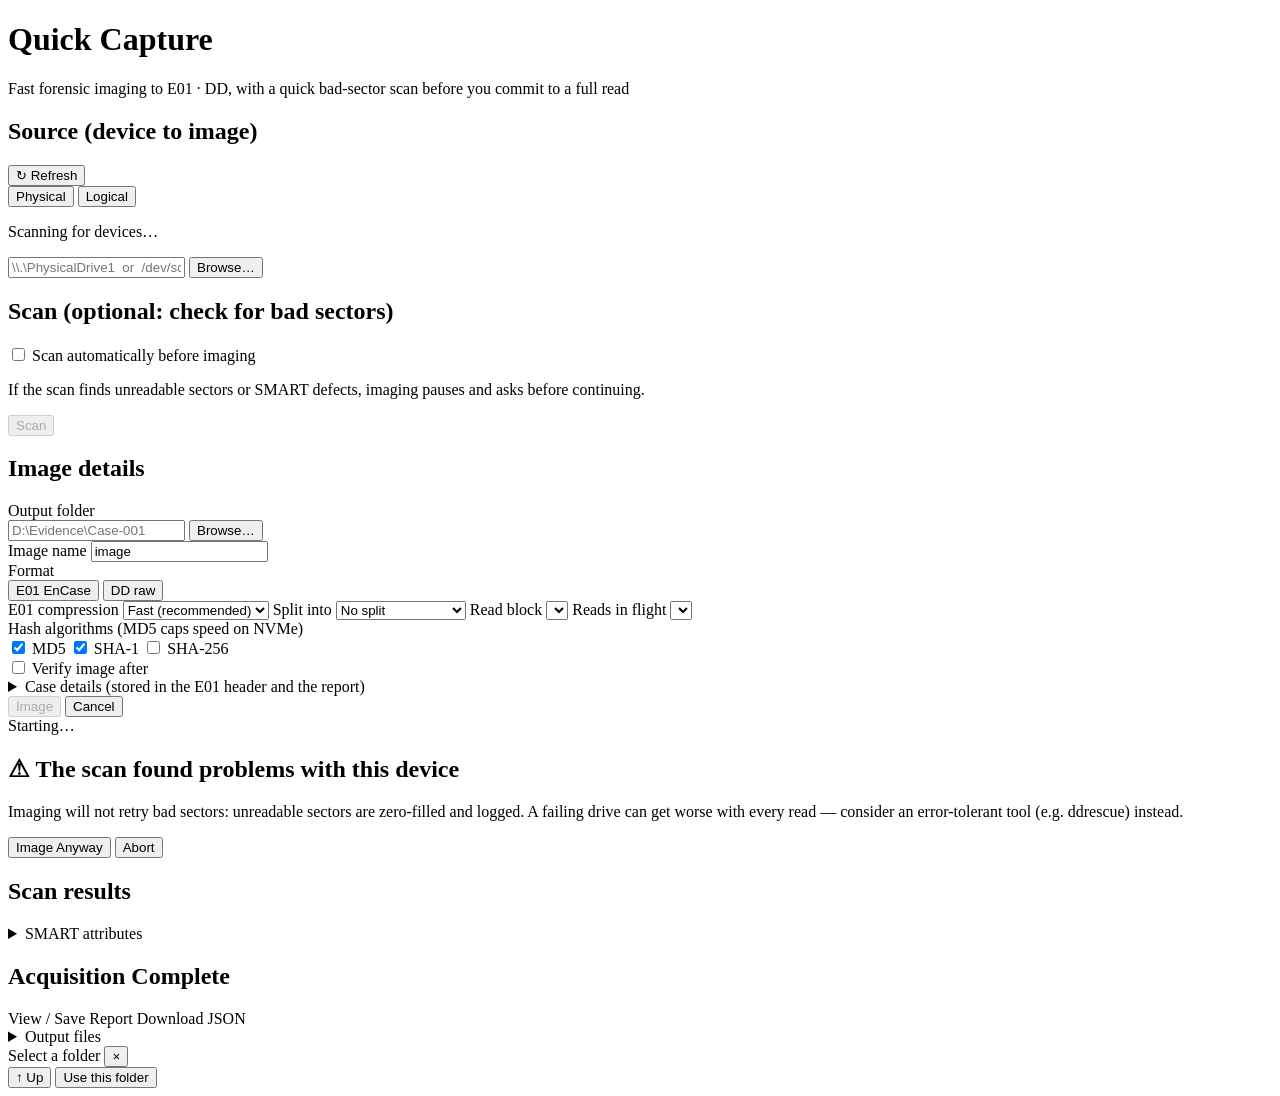
==== frontend/index.html @ 05d23990 "Add files via upload" ====
<!DOCTYPE html>
<html lang="en">
<head>
<meta charset="UTF-8" />
<meta name="viewport" content="width=device-width, initial-scale=1.0" />
<title>Quick Capture</title>
<link rel="stylesheet" href="/static/styles.css" />
</head>
<body>
<div class="app">
  <header class="app-header">
    <h1>Quick Capture</h1>
    <p class="subtitle">Fast forensic imaging to E01 · DD, with a quick bad-sector scan before you commit to a full read</p>
  </header>

  <div id="admin-banner" class="banner hidden"></div>

  <main>
    <section class="picker-row">
      <div class="picker-card">
        <div class="card-title-row">
          <h2>Source <span class="hint">(device to image)</span></h2>
          <button id="refresh-devices" class="browse-btn small-btn" title="Rescan devices">&#8635; Refresh</button>
        </div>
        <div class="segmented segmented-small filter-toggle" id="device-filter">
          <button data-filter="physical" class="active">Physical <span class="count" data-count="physical"></span></button>
          <button data-filter="logical">Logical <span class="count" data-count="logical"></span></button>
        </div>
        <div id="device-list" class="device-list">
          <p class="placeholder">Scanning for devices…</p>
        </div>
        <div class="path-input-row">
          <input type="text" id="source-input" class="path-input" placeholder="\\.\PhysicalDrive1  or  /dev/sdb  or an existing image file" />
          <button class="browse-btn" id="browse-source">Browse…</button>
        </div>
        <div class="file-status" id="source-status"></div>
      </div>

      <div class="picker-card scan-card">
        <div class="card-title-row">
          <h2>Scan <span class="hint">(optional: check for bad sectors)</span></h2>
          <span id="scan-summary" class="pill"></span>
        </div>
        <div class="scan-options" id="scan-options"></div>
        <label class="check-inline scan-toggle"><input type="checkbox" id="scan-enabled" /> Scan automatically before imaging</label>
        <p class="scan-note">If the scan finds unreadable sectors or SMART defects, imaging pauses and asks before continuing.</p>
        <div class="scan-actions">
          <button id="scan-btn" class="secondary-btn" disabled>Scan</button>
        </div>
      </div>
    </section>

    <section class="details-card">
      <h2>Image details</h2>
      <div class="details-grid">
        <div class="details-field span-2">
          <label class="field-label" for="output-input">Output folder</label>
          <div class="path-input-row">
            <input type="text" id="output-input" class="path-input" placeholder="D:\Evidence\Case-001" />
            <button class="browse-btn" id="browse-output">Browse…</button>
          </div>
          <div class="file-status" id="output-status"></div>
        </div>
        <div class="details-field">
          <label class="field-label" for="name-input">Image name</label>
          <input type="text" id="name-input" class="path-input full" placeholder="EV001" value="image" />
        </div>
      </div>
      <div class="options-row">
        <div class="model-select-label">
          Format
          <div class="segmented" id="format-toggle">
            <button data-format="e01" class="active">E01 <span class="hint">EnCase</span></button>
            <button data-format="dd">DD <span class="hint">raw</span></button>
          </div>
        </div>
        <label class="model-select-label" id="compression-label">
          E01 compression
          <select id="compression-select">
            <option value="fast">Fast (recommended)</option>
            <option value="none">None (largest file)</option>
            <option value="best">Best (slowest)</option>
          </select>
        </label>
        <label class="model-select-label">
          Split into
          <select id="segment-select">
            <option value="0">No split</option>
            <option value="2048">2 GiB segments</option>
            <option value="4000">4000 MiB (FAT32)</option>
            <option value="1500">1500 MiB</option>
            <option value="650">650 MiB</option>
          </select>
        </label>
        <label class="model-select-label">
          Read block
          <select id="block-select"></select>
        </label>
        <label class="model-select-label" title="How many reads are kept queued at the drive. 2 suits most drives; try 4 or 8 for NVMe.">
          Reads in flight
          <select id="depth-select"></select>
        </label>
      </div>
      <div class="options-row hash-row">
        <div class="model-select-label" title="Hashes run in parallel, one core each. MD5 tops out around 600-900 MB/s, so on NVMe sources use SHA-1 or SHA-256 alone for more speed. E01 embeds MD5 (and SHA-1) only when MD5 is selected.">
          Hash algorithms <span class="hint-inline">(MD5 caps speed on NVMe)</span>
          <div class="check-row" id="hash-checks">
            <label><input type="checkbox" value="md5" checked /> MD5</label>
            <label><input type="checkbox" value="sha1" checked /> SHA-1</label>
            <label><input type="checkbox" value="sha256" /> SHA-256</label>
          </div>
        </div>
        <label class="check-inline"><input type="checkbox" id="verify-check" /> Verify image after</label>
      </div>
    </section>

    <details class="case-details">
      <summary>Case details <span class="hint">(stored in the E01 header and the report)</span></summary>
      <div class="case-grid">
        <label class="field-label">Case number<input type="text" class="path-input full" data-case="case_number" /></label>
        <label class="field-label">Evidence number<input type="text" class="path-input full" data-case="evidence_number" /></label>
        <label class="field-label">Examiner<input type="text" class="path-input full" data-case="examiner" /></label>
        <label class="field-label">Description<input type="text" class="path-input full" data-case="description" /></label>
        <label class="field-label wide">Notes<input type="text" class="path-input full" data-case="notes" /></label>
      </div>
    </details>

    <section class="action-row">
      <button id="run-btn" class="run-btn" disabled>Image</button>
      <button id="cancel-btn" class="cancel-btn hidden">Cancel</button>
    </section>

    <section id="progress-section" class="progress-section hidden">
      <div class="progress-head">
        <span id="progress-stage" class="progress-stage">Starting…</span>
        <span id="progress-speed" class="progress-speed"></span>
      </div>
      <div class="progress-bar-track">
        <div id="progress-bar-fill" class="progress-bar-fill"></div>
      </div>
      <div class="progress-label" id="progress-label"></div>
    </section>

    <section id="alert-section" class="alert-section hidden">
      <h2>&#9888; The scan found problems with this device</h2>
      <p class="alert-lead">Imaging will not retry bad sectors: unreadable sectors are zero-filled and logged.
        A failing drive can get worse with every read — consider an error-tolerant tool (e.g. ddrescue) instead.</p>
      <ul id="alert-findings" class="findings"></ul>
      <div class="alert-actions">
        <button id="proceed-btn" class="run-btn warn-btn">Image Anyway</button>
        <button id="abort-btn" class="cancel-btn">Abort</button>
      </div>
    </section>

    <section id="error-section" class="error-section hidden"></section>

    <section id="triage-section" class="results-section hidden">
      <div class="results-header">
        <h2>Scan results</h2>
        <span id="triage-verdict" class="verdict"></span>
      </div>
      <div class="score-cards" id="triage-cards"></div>
      <ul id="triage-findings" class="findings"></ul>
      <details class="raw-details" id="smart-details">
        <summary>SMART attributes</summary>
        <div id="smart-table"></div>
      </details>
    </section>

    <section id="results-section" class="results-section hidden">
      <div class="results-header">
        <h2>Acquisition Complete</h2>
        <div class="report-actions">
          <a id="report-html-link" class="report-btn" target="_blank" rel="noopener">View / Save Report</a>
          <a id="report-json-link" class="report-btn report-btn-secondary">Download JSON</a>
        </div>
      </div>
      <div class="score-cards" id="result-cards"></div>
      <div id="hash-table" class="metadata-panel"></div>
      <details class="raw-details">
        <summary>Output files</summary>
        <pre id="output-files"></pre>
      </details>
    </section>
  </main>
</div>

<div id="browse-modal" class="modal hidden">
  <div class="modal-content">
    <div class="modal-header">
      <span id="browse-modal-title">Select a folder</span>
      <button id="browse-modal-close" class="modal-close">&times;</button>
    </div>
    <div class="modal-toolbar">
      <button id="browse-up-btn" title="Up one level">&uarr; Up</button>
      <span id="browse-current-path" class="current-path"></span>
      <button id="browse-select-btn" class="select-folder-btn">Use this folder</button>
    </div>
    <div id="browse-entries" class="browse-entries"></div>
  </div>
</div>

<script src="/static/app.js"></script>
</body>
</html>
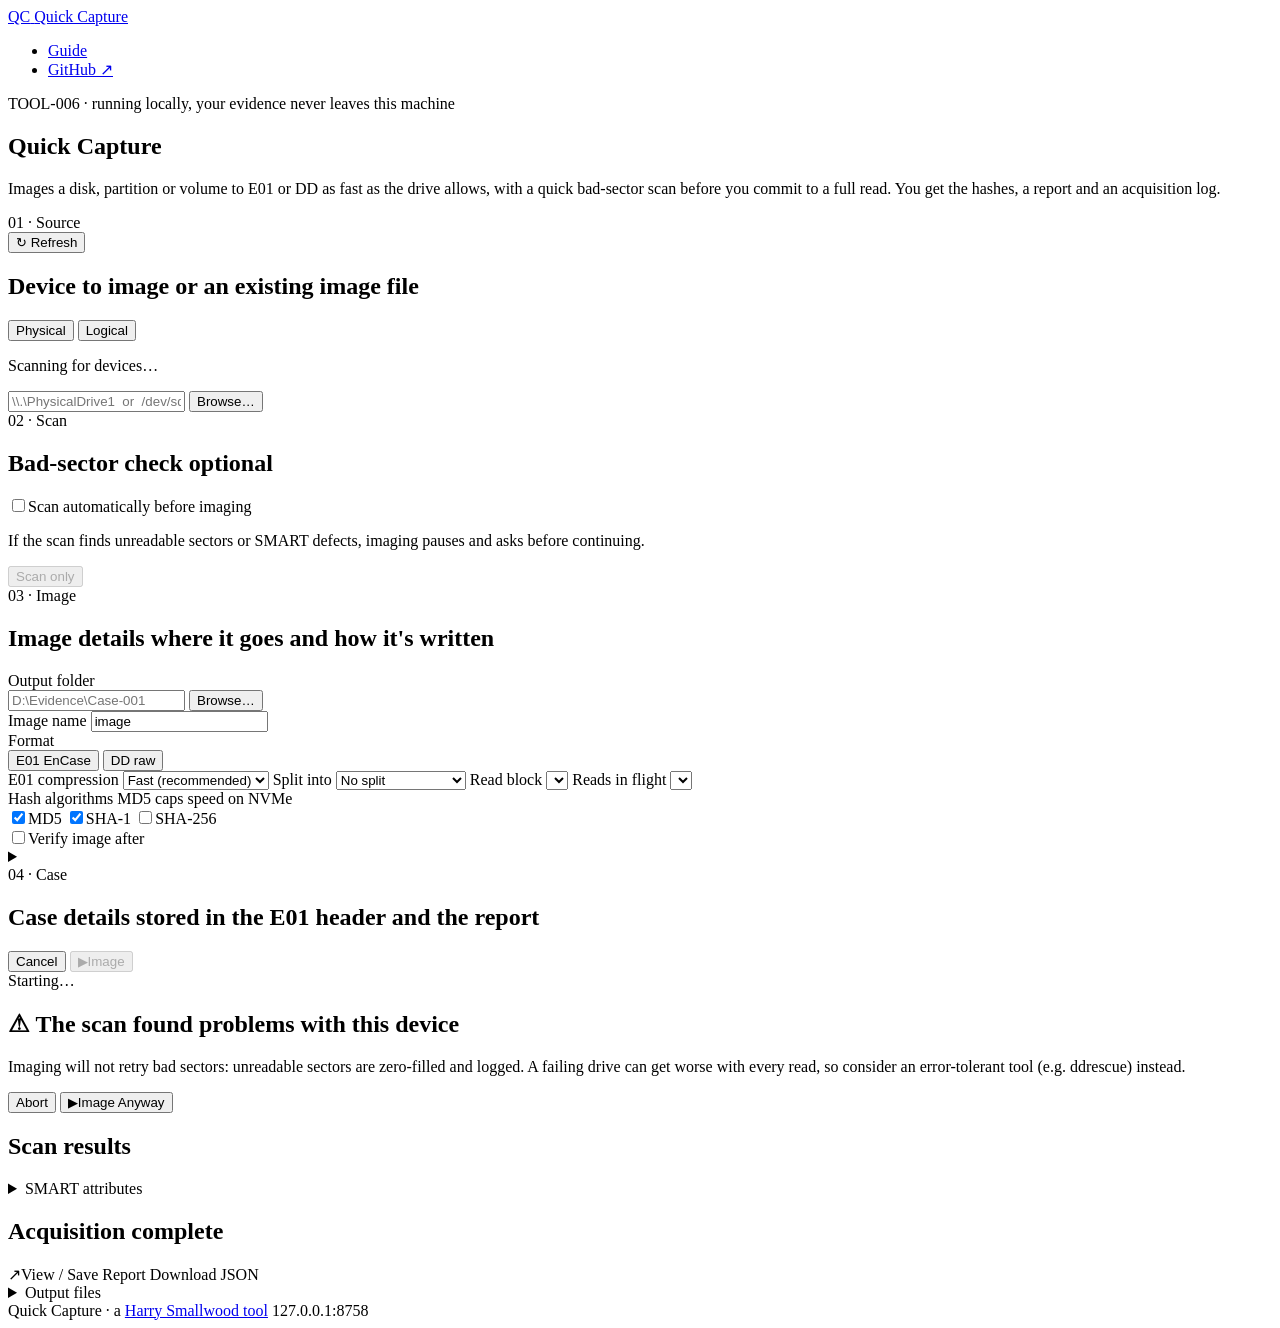
==== commit 9df2a3b3: "Refresh UI and add native file picker This update moves the app to port 8758, adds a native OS file/" ====
--- a/frontend/index.html
+++ b/frontend/index.html
@@ -7,198 +7,212 @@
 <link rel="stylesheet" href="/static/styles.css" />
 </head>
 <body>
-<div class="app">
-  <header class="app-header">
+
+<header class="site-header">
+  <div class="wrap">
+    <a class="brand" href="/">
+      <span class="brand-mark">QC</span>
+      <span class="brand-text">Quick Capture</span>
+    </a>
+    <nav class="primary-nav">
+      <ul>
+        <li><a href="https://harrylsmallwood.com/quick-capture" target="_blank" rel="noopener">Guide</a></li>
+        <li><a class="nav-cta" href="https://github.com/Harry083/Quick-Capture" target="_blank" rel="noopener">GitHub ↗</a></li>
+      </ul>
+    </nav>
+  </div>
+</header>
+
+<main class="wrap">
+  <section class="hero">
+    <p class="hero-eyebrow">TOOL‑006 · running locally, your evidence never leaves this machine</p>
     <h1>Quick Capture</h1>
-    <p class="subtitle">Fast forensic imaging to E01 · DD, with a quick bad-sector scan before you commit to a full read</p>
-  </header>
+    <p class="lede">Images a disk, partition or volume to E01 or DD as fast as the drive allows, with a quick bad-sector
+      scan before you commit to a full read. You get the hashes, a report and an acquisition log.</p>
+  </section>
 
   <div id="admin-banner" class="banner hidden"></div>
 
-  <main>
-    <section class="picker-row">
-      <div class="picker-card">
-        <div class="card-title-row">
-          <h2>Source <span class="hint">(device to image)</span></h2>
-          <button id="refresh-devices" class="browse-btn small-btn" title="Rescan devices">&#8635; Refresh</button>
+  <section class="picker-row">
+    <div class="panel picker-card">
+      <div class="card-title-row">
+        <div class="panel-title">01 · Source</div>
+        <button id="refresh-devices" class="btn small-btn" type="button" title="Rescan devices">&#8635; Refresh</button>
+      </div>
+      <h2>Device to image <span class="hint">or an existing image file</span></h2>
+      <div class="tabs" id="device-filter" role="tablist">
+        <button type="button" role="tab" data-filter="physical" aria-selected="true">Physical <span class="count" data-count="physical"></span></button>
+        <button type="button" role="tab" data-filter="logical" aria-selected="false">Logical <span class="count" data-count="logical"></span></button>
+      </div>
+      <div id="device-list" class="device-list">
+        <p class="placeholder">Scanning for devices…</p>
+      </div>
+      <div class="path-input-row">
+        <input type="text" id="source-input" class="path-input" placeholder="\\.\PhysicalDrive1  or  /dev/sdb  or an image file" />
+        <button class="btn browse-btn" id="browse-source" type="button" data-browse="file">Browse…</button>
+      </div>
+      <div class="file-status" id="source-status"></div>
+    </div>
+
+    <div class="panel picker-card scan-card">
+      <div class="card-title-row">
+        <div class="panel-title">02 · Scan</div>
+        <span id="scan-summary" class="pill"></span>
+      </div>
+      <h2>Bad-sector check <span class="hint">optional</span></h2>
+      <div class="scan-options" id="scan-options"></div>
+      <label class="check scan-toggle"><input type="checkbox" id="scan-enabled" /><span>Scan automatically before imaging</span></label>
+      <p class="inline-note scan-note">If the scan finds unreadable sectors or SMART defects, imaging pauses and asks before continuing.</p>
+      <div class="scan-actions">
+        <button id="scan-btn" class="btn" type="button" disabled>Scan only</button>
+      </div>
+    </div>
+  </section>
+
+  <section class="panel details-card">
+    <div class="panel-title">03 · Image</div>
+    <h2>Image details <span class="hint">where it goes and how it's written</span></h2>
+    <div class="details-grid">
+      <div class="details-field">
+        <label class="field-label" for="output-input">Output folder</label>
+        <div class="path-input-row">
+          <input type="text" id="output-input" class="path-input" placeholder="D:\Evidence\Case-001" />
+          <button class="btn browse-btn" id="browse-output" type="button" data-browse="folder">Browse…</button>
         </div>
-        <div class="segmented segmented-small filter-toggle" id="device-filter">
-          <button data-filter="physical" class="active">Physical <span class="count" data-count="physical"></span></button>
-          <button data-filter="logical">Logical <span class="count" data-count="logical"></span></button>
+        <div class="file-status" id="output-status"></div>
+      </div>
+      <div class="details-field">
+        <label class="field-label" for="name-input">Image name</label>
+        <input type="text" id="name-input" class="path-input full" placeholder="EV001" value="image" />
+      </div>
+    </div>
+    <div class="controls-row options-row">
+      <div class="model-select-label">
+        Format
+        <div class="tabs" id="format-toggle" role="tablist">
+          <button type="button" role="tab" data-format="e01" aria-selected="true">E01 <span class="hint">EnCase</span></button>
+          <button type="button" role="tab" data-format="dd" aria-selected="false">DD <span class="hint">raw</span></button>
         </div>
-        <div id="device-list" class="device-list">
-          <p class="placeholder">Scanning for devices…</p>
+      </div>
+      <label class="model-select-label" id="compression-label">
+        E01 compression
+        <select id="compression-select">
+          <option value="fast">Fast (recommended)</option>
+          <option value="none">None (largest file)</option>
+          <option value="best">Best (slowest)</option>
+        </select>
+      </label>
+      <label class="model-select-label">
+        Split into
+        <select id="segment-select">
+          <option value="0">No split</option>
+          <option value="2048">2 GiB segments</option>
+          <option value="4000">4000 MiB (FAT32)</option>
+          <option value="1500">1500 MiB</option>
+          <option value="650">650 MiB</option>
+        </select>
+      </label>
+      <label class="model-select-label">
+        Read block
+        <select id="block-select"></select>
+      </label>
+      <label class="model-select-label" title="How many reads are kept queued at the drive. 2 suits most drives; try 4 or 8 for NVMe.">
+        Reads in flight
+        <select id="depth-select"></select>
+      </label>
+    </div>
+    <div class="controls-row options-row">
+      <div class="model-select-label" title="Hashes run in parallel, one core each. MD5 tops out around 600-900 MB/s, so on NVMe sources use SHA-1 or SHA-256 alone for more speed. E01 embeds MD5 (and SHA-1) only when MD5 is selected.">
+        <span>Hash algorithms <span class="hint-inline">MD5 caps speed on NVMe</span></span>
+        <div class="check-row" id="hash-checks">
+          <label class="check"><input type="checkbox" value="md5" checked /><span>MD5</span></label>
+          <label class="check"><input type="checkbox" value="sha1" checked /><span>SHA-1</span></label>
+          <label class="check"><input type="checkbox" value="sha256" /><span>SHA-256</span></label>
         </div>
-        <div class="path-input-row">
-          <input type="text" id="source-input" class="path-input" placeholder="\\.\PhysicalDrive1  or  /dev/sdb  or an existing image file" />
-          <button class="browse-btn" id="browse-source">Browse…</button>
-        </div>
-        <div class="file-status" id="source-status"></div>
-      </div>
-
-      <div class="picker-card scan-card">
-        <div class="card-title-row">
-          <h2>Scan <span class="hint">(optional: check for bad sectors)</span></h2>
-          <span id="scan-summary" class="pill"></span>
-        </div>
-        <div class="scan-options" id="scan-options"></div>
-        <label class="check-inline scan-toggle"><input type="checkbox" id="scan-enabled" /> Scan automatically before imaging</label>
-        <p class="scan-note">If the scan finds unreadable sectors or SMART defects, imaging pauses and asks before continuing.</p>
-        <div class="scan-actions">
-          <button id="scan-btn" class="secondary-btn" disabled>Scan</button>
-        </div>
-      </div>
-    </section>
-
-    <section class="details-card">
-      <h2>Image details</h2>
-      <div class="details-grid">
-        <div class="details-field span-2">
-          <label class="field-label" for="output-input">Output folder</label>
-          <div class="path-input-row">
-            <input type="text" id="output-input" class="path-input" placeholder="D:\Evidence\Case-001" />
-            <button class="browse-btn" id="browse-output">Browse…</button>
-          </div>
-          <div class="file-status" id="output-status"></div>
-        </div>
-        <div class="details-field">
-          <label class="field-label" for="name-input">Image name</label>
-          <input type="text" id="name-input" class="path-input full" placeholder="EV001" value="image" />
-        </div>
-      </div>
-      <div class="options-row">
-        <div class="model-select-label">
-          Format
-          <div class="segmented" id="format-toggle">
-            <button data-format="e01" class="active">E01 <span class="hint">EnCase</span></button>
-            <button data-format="dd">DD <span class="hint">raw</span></button>
-          </div>
-        </div>
-        <label class="model-select-label" id="compression-label">
-          E01 compression
-          <select id="compression-select">
-            <option value="fast">Fast (recommended)</option>
-            <option value="none">None (largest file)</option>
-            <option value="best">Best (slowest)</option>
-          </select>
-        </label>
-        <label class="model-select-label">
-          Split into
-          <select id="segment-select">
-            <option value="0">No split</option>
-            <option value="2048">2 GiB segments</option>
-            <option value="4000">4000 MiB (FAT32)</option>
-            <option value="1500">1500 MiB</option>
-            <option value="650">650 MiB</option>
-          </select>
-        </label>
-        <label class="model-select-label">
-          Read block
-          <select id="block-select"></select>
-        </label>
-        <label class="model-select-label" title="How many reads are kept queued at the drive. 2 suits most drives; try 4 or 8 for NVMe.">
-          Reads in flight
-          <select id="depth-select"></select>
-        </label>
-      </div>
-      <div class="options-row hash-row">
-        <div class="model-select-label" title="Hashes run in parallel, one core each. MD5 tops out around 600-900 MB/s, so on NVMe sources use SHA-1 or SHA-256 alone for more speed. E01 embeds MD5 (and SHA-1) only when MD5 is selected.">
-          Hash algorithms <span class="hint-inline">(MD5 caps speed on NVMe)</span>
-          <div class="check-row" id="hash-checks">
-            <label><input type="checkbox" value="md5" checked /> MD5</label>
-            <label><input type="checkbox" value="sha1" checked /> SHA-1</label>
-            <label><input type="checkbox" value="sha256" /> SHA-256</label>
-          </div>
-        </div>
-        <label class="check-inline"><input type="checkbox" id="verify-check" /> Verify image after</label>
-      </div>
-    </section>
-
-    <details class="case-details">
-      <summary>Case details <span class="hint">(stored in the E01 header and the report)</span></summary>
-      <div class="case-grid">
-        <label class="field-label">Case number<input type="text" class="path-input full" data-case="case_number" /></label>
-        <label class="field-label">Evidence number<input type="text" class="path-input full" data-case="evidence_number" /></label>
-        <label class="field-label">Examiner<input type="text" class="path-input full" data-case="examiner" /></label>
-        <label class="field-label">Description<input type="text" class="path-input full" data-case="description" /></label>
-        <label class="field-label wide">Notes<input type="text" class="path-input full" data-case="notes" /></label>
-      </div>
+      </div>
+      <label class="check verify-check"><input type="checkbox" id="verify-check" /><span>Verify image after</span></label>
+    </div>
+  </section>
+
+  <details class="panel case-details">
+    <summary>
+      <div class="panel-title">04 · Case</div>
+      <h2>Case details <span class="hint">stored in the E01 header and the report</span></h2>
+    </summary>
+    <div class="case-grid">
+      <label class="field-label">Case number<input type="text" class="path-input full" data-case="case_number" /></label>
+      <label class="field-label">Evidence number<input type="text" class="path-input full" data-case="evidence_number" /></label>
+      <label class="field-label">Examiner<input type="text" class="path-input full" data-case="examiner" /></label>
+      <label class="field-label">Description<input type="text" class="path-input full" data-case="description" /></label>
+      <label class="field-label wide">Notes<input type="text" class="path-input full" data-case="notes" /></label>
+    </div>
+  </details>
+
+  <section class="action-row">
+    <button id="cancel-btn" class="btn cancel-btn hidden" type="button">Cancel</button>
+    <button id="run-btn" class="btn btn-primary run-btn" type="button" disabled><span class="btn-icon" aria-hidden="true">▶</span>Image</button>
+  </section>
+
+  <section id="progress-section" class="panel progress-section hidden">
+    <div class="progress-head">
+      <span id="progress-stage" class="progress-stage">Starting…</span>
+      <span id="progress-speed" class="progress-speed"></span>
+    </div>
+    <div class="progress-bar-track">
+      <div id="progress-bar-fill" class="progress-bar-fill"></div>
+    </div>
+    <div class="progress-label" id="progress-label"></div>
+  </section>
+
+  <section id="alert-section" class="panel alert-section hidden">
+    <h2>&#9888; The scan found problems with this device</h2>
+    <p class="alert-lead">Imaging will not retry bad sectors: unreadable sectors are zero-filled and logged.
+      A failing drive can get worse with every read, so consider an error-tolerant tool (e.g. ddrescue) instead.</p>
+    <ul id="alert-findings" class="findings"></ul>
+    <div class="alert-actions">
+      <button id="abort-btn" class="btn cancel-btn" type="button">Abort</button>
+      <button id="proceed-btn" class="btn warn-btn" type="button"><span class="btn-icon" aria-hidden="true">▶</span>Image Anyway</button>
+    </div>
+  </section>
+
+  <section id="error-section" class="error-section hidden"></section>
+
+  <section id="triage-section" class="panel results-section hidden">
+    <div class="results-header">
+      <h2>Scan results</h2>
+      <span id="triage-verdict" class="verdict"></span>
+    </div>
+    <div class="score-cards" id="triage-cards"></div>
+    <ul id="triage-findings" class="findings"></ul>
+    <details class="raw-details" id="smart-details">
+      <summary>SMART attributes</summary>
+      <div id="smart-table" class="metadata-panel"></div>
     </details>
-
-    <section class="action-row">
-      <button id="run-btn" class="run-btn" disabled>Image</button>
-      <button id="cancel-btn" class="cancel-btn hidden">Cancel</button>
-    </section>
-
-    <section id="progress-section" class="progress-section hidden">
-      <div class="progress-head">
-        <span id="progress-stage" class="progress-stage">Starting…</span>
-        <span id="progress-speed" class="progress-speed"></span>
-      </div>
-      <div class="progress-bar-track">
-        <div id="progress-bar-fill" class="progress-bar-fill"></div>
-      </div>
-      <div class="progress-label" id="progress-label"></div>
-    </section>
-
-    <section id="alert-section" class="alert-section hidden">
-      <h2>&#9888; The scan found problems with this device</h2>
-      <p class="alert-lead">Imaging will not retry bad sectors: unreadable sectors are zero-filled and logged.
-        A failing drive can get worse with every read — consider an error-tolerant tool (e.g. ddrescue) instead.</p>
-      <ul id="alert-findings" class="findings"></ul>
-      <div class="alert-actions">
-        <button id="proceed-btn" class="run-btn warn-btn">Image Anyway</button>
-        <button id="abort-btn" class="cancel-btn">Abort</button>
-      </div>
-    </section>
-
-    <section id="error-section" class="error-section hidden"></section>
-
-    <section id="triage-section" class="results-section hidden">
-      <div class="results-header">
-        <h2>Scan results</h2>
-        <span id="triage-verdict" class="verdict"></span>
-      </div>
-      <div class="score-cards" id="triage-cards"></div>
-      <ul id="triage-findings" class="findings"></ul>
-      <details class="raw-details" id="smart-details">
-        <summary>SMART attributes</summary>
-        <div id="smart-table"></div>
-      </details>
-    </section>
-
-    <section id="results-section" class="results-section hidden">
-      <div class="results-header">
-        <h2>Acquisition Complete</h2>
-        <div class="report-actions">
-          <a id="report-html-link" class="report-btn" target="_blank" rel="noopener">View / Save Report</a>
-          <a id="report-json-link" class="report-btn report-btn-secondary">Download JSON</a>
-        </div>
-      </div>
-      <div class="score-cards" id="result-cards"></div>
-      <div id="hash-table" class="metadata-panel"></div>
-      <details class="raw-details">
-        <summary>Output files</summary>
-        <pre id="output-files"></pre>
-      </details>
-    </section>
-  </main>
-</div>
-
-<div id="browse-modal" class="modal hidden">
-  <div class="modal-content">
-    <div class="modal-header">
-      <span id="browse-modal-title">Select a folder</span>
-      <button id="browse-modal-close" class="modal-close">&times;</button>
-    </div>
-    <div class="modal-toolbar">
-      <button id="browse-up-btn" title="Up one level">&uarr; Up</button>
-      <span id="browse-current-path" class="current-path"></span>
-      <button id="browse-select-btn" class="select-folder-btn">Use this folder</button>
-    </div>
-    <div id="browse-entries" class="browse-entries"></div>
+  </section>
+
+  <section id="results-section" class="panel results-section hidden">
+    <div class="results-header">
+      <h2>Acquisition complete</h2>
+      <div class="report-actions">
+        <a id="report-html-link" class="btn btn-primary report-btn" target="_blank" rel="noopener"><span class="btn-icon" aria-hidden="true">↗</span>View / Save Report</a>
+        <a id="report-json-link" class="btn report-btn">Download JSON</a>
+      </div>
+    </div>
+    <div class="score-cards" id="result-cards"></div>
+    <div id="hash-table" class="metadata-panel"></div>
+    <details class="raw-details">
+      <summary>Output files</summary>
+      <pre id="output-files" class="report-text"></pre>
+    </details>
+  </section>
+</main>
+
+<footer class="site-footer">
+  <div class="wrap">
+    <span>Quick Capture · a <a href="https://harrylsmallwood.com/tools" target="_blank" rel="noopener">Harry Smallwood tool</a></span>
+    <span class="mono">127.0.0.1:8758</span>
   </div>
-</div>
+</footer>
 
 <script src="/static/app.js"></script>
 </body>
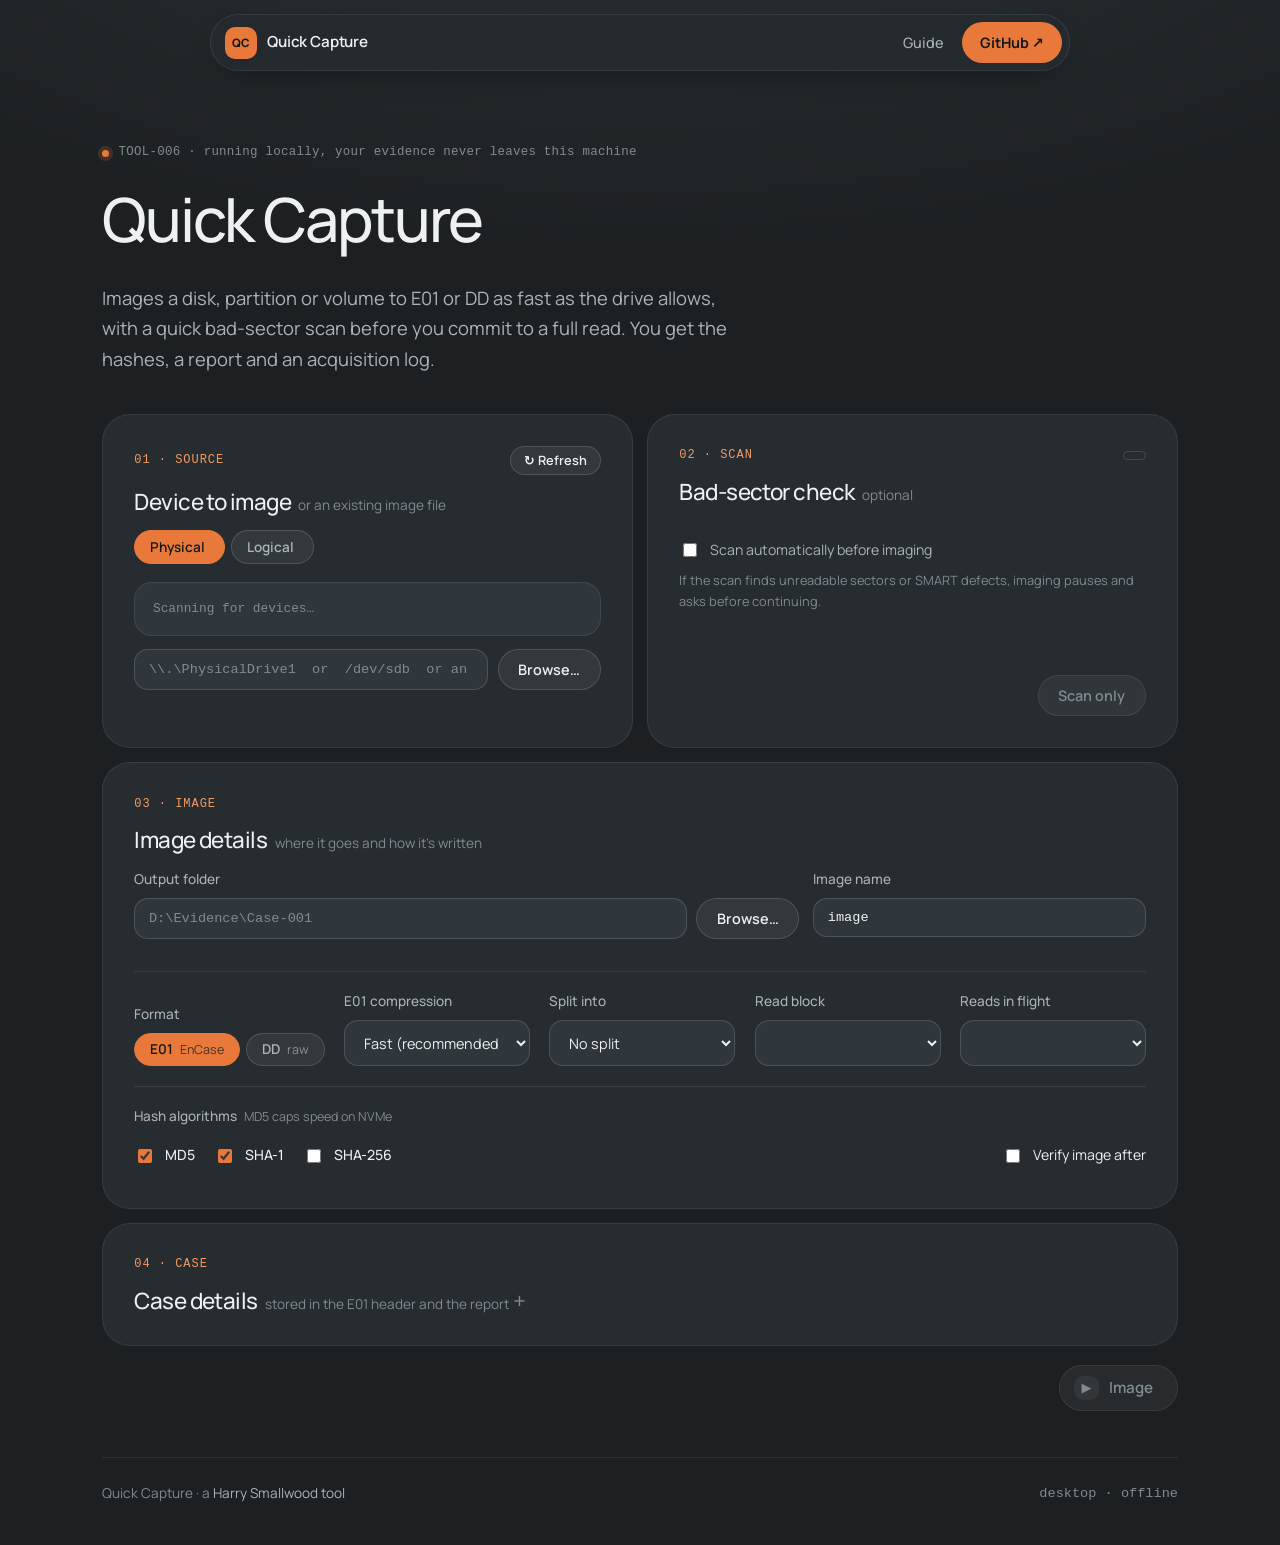
==== commit 59b0c780: "Convert app to desktop-native pywebview This commit replaces the FastAPI web app with a native deskt" ====
--- a/frontend/index.html
+++ b/frontend/index.html
@@ -4,13 +4,13 @@
 <meta charset="UTF-8" />
 <meta name="viewport" content="width=device-width, initial-scale=1.0" />
 <title>Quick Capture</title>
-<link rel="stylesheet" href="/static/styles.css" />
+<link rel="stylesheet" href="styles.css" />
 </head>
 <body>
 
 <header class="site-header">
   <div class="wrap">
-    <a class="brand" href="/">
+    <a class="brand" href="#">
       <span class="brand-mark">QC</span>
       <span class="brand-text">Quick Capture</span>
     </a>
@@ -194,8 +194,9 @@
     <div class="results-header">
       <h2>Acquisition complete</h2>
       <div class="report-actions">
-        <a id="report-html-link" class="btn btn-primary report-btn" target="_blank" rel="noopener"><span class="btn-icon" aria-hidden="true">↗</span>View / Save Report</a>
-        <a id="report-json-link" class="btn report-btn">Download JSON</a>
+        <button id="report-view-btn" class="btn btn-primary report-btn" type="button"><span class="btn-icon" aria-hidden="true">↗</span>View Report</button>
+        <button id="report-html-btn" class="btn report-btn" type="button">Save HTML</button>
+        <button id="report-json-btn" class="btn report-btn" type="button">Save JSON</button>
       </div>
     </div>
     <div class="score-cards" id="result-cards"></div>
@@ -210,10 +211,10 @@
 <footer class="site-footer">
   <div class="wrap">
     <span>Quick Capture · a <a href="https://harrylsmallwood.com/tools" target="_blank" rel="noopener">Harry Smallwood tool</a></span>
-    <span class="mono">127.0.0.1:8758</span>
+    <span class="mono">desktop · offline</span>
   </div>
 </footer>
 
-<script src="/static/app.js"></script>
+<script src="app.js"></script>
 </body>
 </html>
--- a/frontend/styles.css
+++ b/frontend/styles.css
@@ -0,0 +1,1044 @@
+/* =========================================================
+   Harry Smallwood tools — shared stylesheet (styled to match harrylsmallwood.com)
+   Used by Frame Guard, Model Forge and Forgery Lens. See README.md and components.html.
+   Slate-and-charcoal panels with a warm orange accent: a floating
+   glass pill for the header, large rounded panels, pill buttons
+   and big light headings.
+   ========================================================= */
+
+@font-face {
+  font-family: "Manrope";
+  src: url("fonts/manrope-variable.woff2") format("woff2");
+  font-weight: 200 800;
+  font-style: normal;
+  font-display: swap;
+}
+
+:root {
+  /* colour */
+  --bg: #1c2023;
+  --panel: #262c30;
+  --panel-2: #30373c;
+  --border: rgba(255, 255, 255, 0.08);
+  --border-strong: rgba(255, 255, 255, 0.14);
+  --glass: rgba(38, 44, 48, 0.72);
+  --text: #eef1f2;
+  --text-dim: #a9b3b8;
+  --text-faint: #7f8b91;
+  --accent: #e8793b;
+  --accent-2: #f39a63;
+  --on-accent: #16191b;
+  --good: #3ecf8e;
+  --warn: #f5b942;
+  --bad: #f05a5a;
+
+  /* type */
+  --font-body: "Manrope", "Segoe UI", system-ui, -apple-system, sans-serif;
+  --font-mono: Consolas, "Cascadia Mono", "SFMono-Regular", monospace;
+
+  --page-max: 1140px;
+  --radius: 28px;
+  --radius-md: 18px;
+  --radius-sm: 12px;
+  --pill: 999px;
+  --gutter: clamp(1rem, 3vw, 2rem);
+  --shadow: 0 30px 60px -30px rgba(0, 0, 0, 0.6), 0 10px 24px -12px rgba(0, 0, 0, 0.35);
+  --ease: cubic-bezier(0.2, 0.7, 0.2, 1);
+}
+
+* { box-sizing: border-box; }
+
+body {
+  margin: 0;
+  background:
+    radial-gradient(90rem 40rem at 50% -12rem, rgba(154, 170, 178, 0.14), transparent 70%),
+    var(--bg);
+  color: var(--text);
+  font-family: var(--font-body);
+  font-size: 15px;
+  line-height: 1.6;
+  -webkit-font-smoothing: antialiased;
+  text-rendering: optimizeLegibility;
+}
+
+a {
+  color: var(--accent-2);
+  text-decoration-thickness: 1px;
+  text-underline-offset: 3px;
+}
+a:hover { color: var(--text); }
+
+::selection { background: var(--accent); color: var(--on-accent); }
+:focus-visible { outline: 2px solid var(--accent); outline-offset: 3px; }
+
+h1, h2, h3 {
+  font-weight: 600;
+  line-height: 1.1;
+  letter-spacing: -0.025em;
+  margin: 0 0 0.5em;
+}
+h1 {
+  font-size: clamp(2.4rem, 1.6rem + 3vw, 3.8rem);
+  font-weight: 500;
+  letter-spacing: -0.035em;
+}
+h2 { font-size: 1.4rem; font-weight: 500; }
+h3 {
+  font-family: var(--font-mono);
+  font-size: 0.72rem;
+  font-weight: 400;
+  text-transform: uppercase;
+  letter-spacing: 0.08em;
+  color: var(--text-faint);
+  margin-bottom: 0.8em;
+}
+
+.mono { font-family: var(--font-mono); }
+
+.wrap {
+  max-width: var(--page-max);
+  margin: 0 auto;
+  padding: 0 var(--gutter);
+}
+
+/* ---------- header: floating glass pill ---------- */
+.site-header {
+  position: sticky;
+  top: 14px;
+  z-index: 20;
+  margin: 14px 0 0;
+  padding: 0 var(--gutter);
+}
+.site-header .wrap {
+  display: flex;
+  align-items: center;
+  gap: 1rem;
+  max-width: 860px;
+  padding: 0.45rem 0.45rem 0.45rem 0.9rem;
+  background: var(--glass);
+  border: 1px solid var(--border);
+  border-radius: var(--pill);
+  -webkit-backdrop-filter: blur(16px) saturate(140%);
+  backdrop-filter: blur(16px) saturate(140%);
+  box-shadow: 0 12px 30px -16px rgba(0, 0, 0, 0.6);
+}
+.brand {
+  display: flex;
+  align-items: center;
+  gap: 0.6rem;
+  text-decoration: none;
+  color: var(--text);
+}
+.brand:hover { color: var(--text); }
+.brand-mark {
+  display: inline-grid;
+  place-items: center;
+  width: 2rem;
+  height: 2rem;
+  font-weight: 800;
+  font-size: 0.72rem;
+  letter-spacing: 0.02em;
+  background: var(--accent);
+  color: var(--on-accent);
+  border-radius: 10px;
+  line-height: 1;
+}
+.brand-text { font-weight: 600; font-size: 0.95rem; letter-spacing: -0.01em; }
+
+.primary-nav { margin-left: auto; }
+.primary-nav ul {
+  list-style: none;
+  display: flex;
+  align-items: center;
+  gap: 0.25rem;
+  margin: 0;
+  padding: 0;
+}
+.primary-nav a {
+  display: block;
+  color: var(--text-dim);
+  text-decoration: none;
+  font-size: 0.9rem;
+  font-weight: 500;
+  padding: 0.5em 0.95em;
+  border-radius: var(--pill);
+  transition: color 0.2s ease, background-color 0.2s ease;
+}
+.primary-nav a:hover { color: var(--text); background: rgba(255, 255, 255, 0.06); }
+.primary-nav a.nav-cta {
+  background: var(--accent);
+  color: var(--on-accent);
+  font-weight: 700;
+  padding: 0.62em 1.25em;
+}
+.primary-nav a.nav-cta:hover { background: var(--accent-2); color: var(--on-accent); }
+
+/* ---------- hero ---------- */
+.hero { padding: clamp(2.5rem, 1.5rem + 4vw, 4.5rem) 0 clamp(1.5rem, 1rem + 2vw, 2.5rem); }
+.hero > * { animation: rise 0.8s var(--ease) both; }
+.hero > *:nth-child(2) { animation-delay: 0.06s; }
+.hero > *:nth-child(3) { animation-delay: 0.12s; }
+@keyframes rise {
+  from { opacity: 0; transform: translateY(14px); }
+  to { opacity: 1; transform: none; }
+}
+.hero-eyebrow {
+  font-family: var(--font-mono);
+  font-size: 0.78rem;
+  color: var(--text-faint);
+  display: flex;
+  align-items: center;
+  gap: 0.6rem;
+  margin: 0 0 1.4rem;
+  letter-spacing: 0.02em;
+}
+.hero-eyebrow::before {
+  content: "";
+  width: 7px;
+  height: 7px;
+  border-radius: 50%;
+  background: var(--accent);
+  box-shadow: 0 0 0 4px rgba(232, 121, 59, 0.18);
+  flex-shrink: 0;
+}
+.lede {
+  font-size: clamp(1.02rem, 1rem + 0.3vw, 1.15rem);
+  line-height: 1.65;
+  color: var(--text-dim);
+  max-width: 58ch;
+  margin: 1rem 0 0;
+}
+
+/* ---------- panels ---------- */
+.panel {
+  background: var(--panel);
+  border: 1px solid var(--border);
+  border-radius: var(--radius);
+  padding: clamp(1.3rem, 1rem + 1.2vw, 2rem);
+  margin-bottom: 14px;
+}
+.panel-title {
+  font-family: var(--font-mono);
+  font-size: 0.75rem;
+  color: var(--accent-2);
+  text-transform: uppercase;
+  letter-spacing: 0.08em;
+  margin-bottom: 0.9rem;
+}
+
+/* ---------- buttons ---------- */
+button { font-family: inherit; }
+
+.btn {
+  display: inline-flex;
+  align-items: center;
+  justify-content: center;
+  gap: 0.65em;
+  padding: 0.75em 1.35em;
+  font-family: var(--font-body);
+  font-size: 0.9rem;
+  font-weight: 600;
+  line-height: 1.2;
+  text-decoration: none;
+  white-space: nowrap;
+  border: 1px solid var(--border-strong);
+  border-radius: var(--pill);
+  color: var(--text);
+  background: rgba(255, 255, 255, 0.06);
+  cursor: pointer;
+  transition: background-color 0.2s ease, border-color 0.2s ease, transform 0.2s ease;
+}
+.btn:hover {
+  color: var(--text);
+  background: rgba(255, 255, 255, 0.11);
+  border-color: rgba(255, 255, 255, 0.22);
+}
+.btn:active { transform: translateY(1px); }
+.btn-primary {
+  background: var(--accent);
+  border-color: var(--accent);
+  color: var(--on-accent);
+}
+.btn-primary:hover {
+  background: var(--accent-2);
+  border-color: var(--accent-2);
+  color: var(--on-accent);
+}
+.btn-icon {
+  display: inline-grid;
+  place-items: center;
+  width: 1.9em;
+  height: 1.9em;
+  margin: -0.35em 0 -0.35em -0.75em;
+  border-radius: 9px;
+  background: rgba(0, 0, 0, 0.14);
+  color: var(--on-accent);
+  font-size: 0.85em;
+  font-weight: 700;
+  transition: transform 0.25s var(--ease);
+}
+a.btn:hover .btn-icon { transform: rotate(45deg); }
+.btn:disabled,
+.btn:disabled:hover {
+  background: rgba(255, 255, 255, 0.05);
+  border-color: var(--border);
+  color: var(--text-faint);
+  cursor: not-allowed;
+  transform: none;
+}
+.btn:disabled .btn-icon { background: rgba(255, 255, 255, 0.06); color: var(--text-faint); }
+
+/* ---------- file pickers ---------- */
+.picker-row {
+  display: grid;
+  grid-template-columns: 1fr 1fr;
+  gap: 14px;
+}
+.picker-row .panel { margin-bottom: 0; }
+.picker-row + .panel { margin-top: 14px; }
+.picker-card h2 { margin-bottom: 1rem; }
+.picker-card .hint {
+  color: var(--text-faint);
+  font-weight: 400;
+  font-size: 0.85rem;
+  letter-spacing: 0;
+  margin-left: 0.3em;
+}
+
+.path-input-row { display: flex; gap: 0.6rem; }
+
+.path-input,
+select {
+  font-size: 0.9rem;
+  padding: 0.8em 1em;
+  border: 1px solid var(--border-strong);
+  border-radius: 14px;
+  background: var(--panel-2);
+  color: var(--text);
+  transition: border-color 0.2s ease, box-shadow 0.2s ease;
+}
+.path-input {
+  flex: 1;
+  min-width: 0;
+  font-family: var(--font-mono);
+  font-size: 0.85rem;
+}
+.path-input::placeholder { color: var(--text-faint); }
+select { font-family: var(--font-body); cursor: pointer; }
+.path-input:focus,
+select:focus {
+  outline: none;
+  border-color: var(--accent);
+  box-shadow: 0 0 0 4px rgba(232, 121, 59, 0.18);
+}
+
+.file-status {
+  margin-top: 0.7rem;
+  font-family: var(--font-mono);
+  font-size: 0.78rem;
+  color: var(--text-faint);
+  min-height: 1.2em;
+}
+.file-status.ok { color: var(--good); }
+.file-status.err { color: var(--bad); }
+
+/* ---------- controls ---------- */
+.controls-row {
+  display: flex;
+  align-items: flex-end;
+  gap: 1.2rem;
+  flex-wrap: wrap;
+}
+.model-select-label {
+  display: flex;
+  flex-direction: column;
+  gap: 0.45rem;
+  font-size: 0.85rem;
+  font-weight: 500;
+  color: var(--text-dim);
+  min-width: 13rem;
+}
+.run-actions {
+  margin-left: auto;
+  display: flex;
+  gap: 0.6rem;
+}
+.run-btn { padding: 0.85em 1.6em; font-size: 0.95rem; }
+.cancel-btn { color: var(--bad); border-color: rgba(240, 90, 90, 0.45); }
+.cancel-btn:hover { color: var(--bad); border-color: var(--bad); background: rgba(240, 90, 90, 0.08); }
+
+/* ---------- progress ---------- */
+.progress-bar-track {
+  height: 10px;
+  background: var(--panel-2);
+  border-radius: var(--pill);
+  overflow: hidden;
+}
+.progress-bar-fill {
+  height: 100%;
+  width: 0%;
+  border-radius: var(--pill);
+  background: linear-gradient(90deg, var(--accent), var(--accent-2));
+  box-shadow: 0 0 16px rgba(232, 121, 59, 0.45);
+  transition: width 0.25s ease;
+}
+.progress-label {
+  margin-top: 0.8rem;
+  font-family: var(--font-mono);
+  font-size: 0.78rem;
+  color: var(--text-dim);
+}
+
+/* ---------- error ---------- */
+.error-section {
+  background: rgba(240, 90, 90, 0.08);
+  border: 1px solid rgba(240, 90, 90, 0.35);
+  border-left: 3px solid var(--bad);
+  color: #ffc2c2;
+  border-radius: var(--radius-md);
+  padding: 1rem 1.2rem;
+  margin-bottom: 14px;
+  white-space: pre-wrap;
+  font-family: var(--font-mono);
+  font-size: 0.8rem;
+  max-height: 260px;
+  overflow: auto;
+}
+
+/* ---------- results ---------- */
+.results-header {
+  display: flex;
+  align-items: center;
+  justify-content: space-between;
+  flex-wrap: wrap;
+  gap: 0.8rem;
+  margin-bottom: 1.4rem;
+}
+.results-header h2 { margin: 0; }
+.report-actions { display: flex; gap: 0.6rem; flex-wrap: wrap; }
+
+.score-cards {
+  display: grid;
+  grid-template-columns: repeat(auto-fit, minmax(170px, 1fr));
+  gap: 12px;
+  margin-bottom: 1rem;
+}
+.score-card {
+  background: var(--panel-2);
+  border: 1px solid var(--border);
+  border-radius: var(--radius-md);
+  padding: 1.2rem 1.3rem;
+}
+.score-card .metric-name {
+  font-family: var(--font-mono);
+  font-size: 0.72rem;
+  text-transform: uppercase;
+  letter-spacing: 0.08em;
+  color: var(--accent-2);
+  margin-bottom: 0.7rem;
+}
+.score-card .metric-value {
+  font-size: clamp(1.9rem, 1.5rem + 1vw, 2.4rem);
+  font-weight: 500;
+  line-height: 1;
+  letter-spacing: -0.04em;
+  font-variant-numeric: tabular-nums;
+}
+.score-card .metric-sub {
+  margin-top: 0.9rem;
+  padding-top: 0.7rem;
+  border-top: 1px solid var(--border-strong);
+  font-family: var(--font-mono);
+  font-size: 0.72rem;
+  color: var(--text-faint);
+  display: flex;
+  gap: 0.25rem 0.8rem;
+  flex-wrap: wrap;
+}
+
+.raw-details summary {
+  cursor: pointer;
+  font-family: var(--font-mono);
+  font-size: 0.78rem;
+  color: var(--text-faint);
+  margin-top: 0.4rem;
+}
+.raw-details summary:hover { color: var(--text-dim); }
+#raw-metrics {
+  background: var(--bg);
+  border: 1px solid var(--border);
+  border-radius: var(--radius-sm);
+  padding: 1rem 1.2rem;
+  font-family: var(--font-mono);
+  font-size: 0.8rem;
+  color: var(--text-dim);
+  overflow: auto;
+  max-height: 300px;
+}
+
+/* ---------- metadata ---------- */
+.metadata-row {
+  display: grid;
+  grid-template-columns: 1fr 1fr;
+  gap: 14px;
+}
+.metadata-panel {
+  background: var(--panel-2);
+  border: 1px solid var(--border);
+  border-radius: var(--radius-md);
+  padding: 1rem 1.2rem;
+  font-size: 0.85rem;
+  max-height: 480px;
+  overflow: auto;
+}
+.metadata-panel .placeholder {
+  color: var(--text-faint);
+  font-family: var(--font-mono);
+  font-size: 0.8rem;
+  margin: 0;
+}
+.meta-block { margin-bottom: 1.1rem; }
+.meta-block:last-child { margin-bottom: 0; }
+.meta-block-title {
+  font-weight: 600;
+  color: var(--accent-2);
+  margin-bottom: 0.4rem;
+  font-size: 0.85rem;
+}
+.meta-table { width: 100%; border-collapse: collapse; }
+.meta-table td {
+  padding: 0.35em 0.5em 0.35em 0;
+  border-bottom: 1px solid var(--border);
+  vertical-align: top;
+  word-break: break-word;
+}
+.meta-table tr:last-child td { border-bottom: none; }
+.meta-table td:first-child {
+  color: var(--text-faint);
+  width: 42%;
+  font-family: var(--font-mono);
+  font-size: 0.78rem;
+  white-space: nowrap;
+}
+
+/* ---------- footer ---------- */
+.site-footer {
+  padding: 1.5rem 0 2.5rem;
+  color: var(--text-faint);
+  font-size: 0.85rem;
+}
+.site-footer .wrap {
+  display: flex;
+  justify-content: space-between;
+  gap: 1rem;
+  flex-wrap: wrap;
+  padding-top: 1.6rem;
+  background: linear-gradient(var(--border), var(--border)) no-repeat center top / calc(100% - 2 * var(--gutter)) 1px;
+}
+.site-footer a { color: var(--text-dim); text-decoration: none; }
+.site-footer a:hover { color: var(--accent-2); }
+
+.hidden { display: none !important; }
+
+/* ---------- browse modal ---------- */
+.modal {
+  position: fixed;
+  inset: 0;
+  background: rgba(10, 12, 14, 0.6);
+  -webkit-backdrop-filter: blur(6px);
+  backdrop-filter: blur(6px);
+  display: flex;
+  align-items: center;
+  justify-content: center;
+  z-index: 100;
+}
+.modal-content {
+  background: var(--panel);
+  border: 1px solid var(--border-strong);
+  border-radius: var(--radius);
+  box-shadow: var(--shadow);
+  width: 680px;
+  max-width: 92vw;
+  max-height: 80vh;
+  display: flex;
+  flex-direction: column;
+  overflow: hidden;
+}
+.modal-header {
+  display: flex;
+  justify-content: space-between;
+  align-items: center;
+  padding: 1.1rem 1.2rem 1.1rem 1.5rem;
+  font-size: 1.1rem;
+  font-weight: 600;
+  letter-spacing: -0.015em;
+}
+.modal-close {
+  display: inline-grid;
+  place-items: center;
+  width: 2.2rem;
+  height: 2.2rem;
+  background: rgba(255, 255, 255, 0.06);
+  border: 1px solid var(--border);
+  border-radius: var(--pill);
+  color: var(--text-dim);
+  font-size: 1.2rem;
+  line-height: 1;
+  cursor: pointer;
+}
+.modal-close:hover { color: var(--text); background: rgba(255, 255, 255, 0.11); }
+.modal-toolbar {
+  display: flex;
+  align-items: center;
+  gap: 0.8rem;
+  padding: 0 1.5rem 1rem;
+  border-bottom: 1px solid var(--border);
+}
+.modal-toolbar .btn { padding: 0.5em 1em; font-size: 0.8rem; }
+.current-path {
+  color: var(--text-dim);
+  font-family: var(--font-mono);
+  font-size: 0.78rem;
+  overflow: hidden;
+  text-overflow: ellipsis;
+  white-space: nowrap;
+}
+.browse-entries { overflow: auto; padding: 0.5rem; }
+.browse-entry {
+  display: flex;
+  align-items: center;
+  gap: 0.8rem;
+  padding: 0.65rem 1rem;
+  border-radius: var(--radius-sm);
+  cursor: pointer;
+  transition: background-color 0.15s ease;
+}
+.browse-entry:hover { background: rgba(255, 255, 255, 0.06); }
+.browse-entry .icon { width: 1.2rem; text-align: center; color: var(--text-dim); }
+.browse-entry .name { flex: 1; }
+.browse-entry .size { color: var(--text-faint); font-family: var(--font-mono); font-size: 0.75rem; }
+
+@media (max-width: 760px) {
+  .picker-row,
+  .metadata-row { grid-template-columns: 1fr; }
+  .run-actions { margin-left: 0; width: 100%; }
+  .run-actions .btn { flex: 1; }
+  .model-select-label { flex: 1; }
+}
+
+@media (prefers-reduced-motion: reduce) {
+  * { animation: none !important; transition: none !important; }
+}
+
+/* =========================================================
+   Extra components (first built for Forgery Lens)
+   ========================================================= */
+
+[hidden] { display: none !important; }
+html { scroll-behavior: smooth; }
+img { max-width: 100%; display: block; }
+h4 { font-size: 1rem; font-weight: 600; margin: 0 0 0.5em; }
+
+/* keep panels clear of the sticky header when jumped to */
+.panel { scroll-margin-top: 5.5rem; }
+
+/* a quieter note after a heading, as in the picker cards */
+h2 .hint {
+  color: var(--text-faint);
+  font-weight: 400;
+  font-size: 0.85rem;
+  letter-spacing: 0;
+  margin-left: 0.3em;
+}
+.panel-title + h2 { margin-bottom: 1rem; }
+
+/* ---------- status line states (alongside .ok / .err) ---------- */
+.file-status[data-state="success"] { color: var(--good); }
+.file-status[data-state="error"] { color: var(--bad); }
+.placeholder { color: var(--text-faint); font-family: var(--font-mono); font-size: 0.8rem; margin: 0; }
+
+/* ---------- drop zone: a file chooser that also takes drag and drop ---------- */
+.drop-zone {
+  display: flex;
+  align-items: center;
+  gap: 1rem;
+  flex-wrap: wrap;
+  padding: 1.1rem 1.2rem;
+  border: 1px dashed var(--border-strong);
+  border-radius: var(--radius-md);
+  background: var(--panel-2);
+  transition: border-color 0.2s ease, background-color 0.2s ease;
+}
+[data-over="true"] .drop-zone,
+.drop-zone[data-over="true"] { border-color: var(--accent); background: rgba(232, 121, 59, 0.08); }
+.drop-zone label.btn:focus-within { outline: 2px solid var(--accent); outline-offset: 3px; }
+.drop-hint { font-family: var(--font-mono); font-size: 0.78rem; color: var(--text-faint); }
+.file-input { position: absolute; width: 1px; height: 1px; opacity: 0; pointer-events: none; }
+
+/* ---------- small pill buttons in a row, e.g. recent items ---------- */
+.recent { margin-top: 0.8rem; display: flex; gap: 0.5rem; flex-wrap: wrap; align-items: center; font-family: var(--font-mono); font-size: 0.75rem; color: var(--text-faint); }
+.recent button {
+  font: 500 0.75rem var(--font-mono);
+  color: var(--text-dim);
+  background: rgba(255, 255, 255, 0.05);
+  border: 1px solid var(--border);
+  border-radius: var(--pill);
+  padding: 0.35em 0.9em;
+  cursor: pointer;
+}
+.recent button:hover { color: var(--text); border-color: var(--border-strong); }
+
+/* ---------- folding options and checkbox grids ---------- */
+.options { margin-top: 1rem; }
+.options[open] summary { margin-bottom: 1rem; }
+.options .controls-row { margin-bottom: 1.4rem; }
+.options .path-input { font-family: var(--font-body); font-size: 0.9rem; }
+.checks { display: grid; grid-template-columns: repeat(auto-fill, minmax(15rem, 1fr)); gap: 0.2rem 1rem; }
+.check {
+  display: flex;
+  align-items: center;
+  gap: 0.6rem;
+  font-size: 0.88rem;
+  color: var(--text-dim);
+  padding: 0.25rem 0;
+  cursor: pointer;
+}
+.check input { width: 1.05em; height: 1.05em; accent-color: var(--accent); }
+input[type="range"] { accent-color: var(--accent); width: 12rem; max-width: 100%; }
+.controls-row output { color: var(--text); font-variant-numeric: tabular-nums; }
+.controls-row .btn { padding: 0.6em 1.2em; font-size: 0.85rem; }
+.inline-note { font-size: 0.8rem; color: var(--text-faint); align-self: center; }
+
+/* ---------- score cards: extras ---------- */
+.score-card .metric-value[data-zero="false"] { color: var(--accent-2); }
+.score-card ul { margin: 0.7rem 0 0; padding-left: 1.1rem; font-size: 0.85rem; color: var(--text-dim); }
+.score-cards + .metadata-panel { max-height: none; }
+.meta-table td:last-child { overflow-wrap: anywhere; }
+.meta-table td.mono { font-size: 0.8rem; }
+
+/* ---------- findings: a list of graded results ---------- */
+.cat-title { font-weight: 600; color: var(--accent-2); font-size: 0.85rem; margin: 1.4rem 0 0.4rem; }
+.cat-title:first-child { margin-top: 0; }
+.findings { list-style: none; margin: 0; padding: 0; }
+.findings li {
+  display: grid;
+  grid-template-columns: 11rem 1fr;
+  gap: 0.2rem 1rem;
+  padding: 0.9rem 0 0.9rem 1rem;
+  border-bottom: 1px solid var(--border);
+  border-left: 2px solid var(--text-faint);
+}
+.findings li:last-child { border-bottom: none; }
+.findings li[data-level="notable"] { border-left-color: var(--accent); }
+.findings li[data-level="weak"] { border-left-color: var(--warn); }
+.findings li > strong { font-weight: 600; }
+.findings li > span:last-child { grid-column: 2; color: var(--text-dim); font-size: 0.9rem; }
+.level {
+  grid-row: span 2;
+  font-family: var(--font-mono);
+  font-size: 0.72rem;
+  text-transform: uppercase;
+  letter-spacing: 0.08em;
+  color: var(--text-faint);
+  padding-top: 0.2rem;
+}
+li[data-level="notable"] .level { color: var(--accent-2); }
+li[data-level="weak"] .level { color: var(--warn); }
+.link {
+  background: none;
+  border: none;
+  padding: 0;
+  margin-left: 0.4em;
+  font: inherit;
+  font-weight: 600;
+  color: var(--accent-2);
+  cursor: pointer;
+  text-decoration: underline;
+  text-underline-offset: 3px;
+}
+.link:hover { color: var(--text); }
+.notes { margin: 0.4rem 0 0.6rem; }
+.notes summary { cursor: pointer; font-family: var(--font-mono); font-size: 0.78rem; color: var(--text-faint); padding: 0.3rem 0; }
+.notes summary:hover { color: var(--text-dim); }
+
+/* ---------- tabs (one selected) and chips (toggles) ---------- */
+.tabs, .chips { display: flex; gap: 0.4rem; flex-wrap: wrap; margin-bottom: 1.1rem; }
+.tabs button,
+.chips button {
+  font-family: var(--font-body);
+  font-size: 0.85rem;
+  font-weight: 600;
+  line-height: 1.2;
+  padding: 0.55em 1.1em;
+  border-radius: var(--pill);
+  border: 1px solid var(--border-strong);
+  background: rgba(255, 255, 255, 0.06);
+  color: var(--text-dim);
+  cursor: pointer;
+  transition: background-color 0.2s ease, border-color 0.2s ease, color 0.2s ease;
+}
+.tabs button:hover,
+.chips button:hover { color: var(--text); background: rgba(255, 255, 255, 0.11); border-color: rgba(255, 255, 255, 0.22); }
+.tabs button[aria-selected="true"] { background: var(--accent); border-color: var(--accent); color: var(--on-accent); }
+.tabs button[data-empty="true"]:not([aria-selected="true"]) { opacity: 0.55; }
+.tabs .dot { display: inline-block; width: 0.5em; height: 0.5em; border-radius: 50%; background: var(--accent-2); margin-left: 0.45em; vertical-align: middle; }
+.tabs button[aria-selected="true"] .dot { background: var(--on-accent); }
+.chips button { font-size: 0.8rem; font-weight: 500; padding: 0.4em 0.95em; }
+.chips button[aria-pressed="true"] { border-color: var(--accent); color: var(--text); background: rgba(232, 121, 59, 0.16); }
+.guide { color: var(--text-dim); font-size: 0.92rem; max-width: 80ch; margin: 0 0 1rem; }
+
+/* ---------- image stage: checkerboard viewer, fit or actual pixels ---------- */
+.stage {
+  border-radius: var(--radius-md);
+  background: repeating-conic-gradient(#20252a 0% 25%, #1a1e22 0% 50%) 50% / 20px 20px;
+  border: 1px solid var(--border);
+  overflow: auto;
+  max-height: 78vh;
+}
+.stack { display: grid; justify-items: center; align-items: center; min-height: 12rem; }
+.stack img { grid-area: 1 / 1; display: block; }
+.stage[data-zoom="fit"] .stack img { max-width: 100%; max-height: 78vh; width: auto; height: auto; }
+.stage[data-zoom="actual"] .stack { justify-items: start; align-items: start; }
+.stage[data-zoom="actual"] .stack img { max-width: none; max-height: none; image-rendering: pixelated; }
+.stack[data-loading="true"] img:last-child { opacity: 0.5; }
+.caption { margin-top: 0.8rem; font-family: var(--font-mono); font-size: 0.78rem; color: var(--text-dim); min-height: 1.2em; }
+.skipped { color: var(--text-faint); font-style: italic; }
+
+.view-actions { display: flex; align-items: center; gap: 0.6rem 0.8rem; flex-wrap: wrap; margin: 1rem 0 0.4rem; }
+.view-actions .btn[disabled],
+.view-actions input[disabled] { opacity: 0.45; cursor: not-allowed; }
+.hold-btn { touch-action: none; user-select: none; -webkit-user-select: none; }
+.blend { display: inline-flex; align-items: center; gap: 0.6rem; font-size: 0.85rem; font-weight: 500; color: var(--text-dim); margin: 0 0.4rem; }
+.raw-details .metadata-panel { margin-top: 0.8rem; }
+
+/* ---------- read-only text output, e.g. a copyable report ---------- */
+.report-text {
+  display: block;
+  width: 100%;
+  background: var(--bg);
+  border: 1px solid var(--border);
+  border-radius: var(--radius-sm);
+  padding: 1rem 1.2rem;
+  font-family: var(--font-mono);
+  font-size: 0.8rem;
+  color: var(--text-dim);
+  resize: vertical;
+}
+.report-text:focus { outline: none; border-color: var(--accent); }
+
+/* ---------- small print under the panels ---------- */
+.disclaimer {
+  font-family: var(--font-mono);
+  font-size: 0.75rem;
+  line-height: 1.7;
+  color: var(--text-faint);
+  max-width: 90ch;
+  margin: 1.6rem 0 0;
+}
+
+@media (max-width: 760px) {
+  .findings li { grid-template-columns: 1fr; }
+  .level { grid-row: auto; }
+  .findings li > span:last-child { grid-column: 1; }
+  .controls-row .model-select-label { min-width: 0; }
+}
+
+/* =========================================================
+   Quick Capture: tool-specific rules (tokens only)
+   ========================================================= */
+
+/* ---------- notices ---------- */
+.banner {
+  background: rgba(245, 185, 66, 0.08);
+  border: 1px solid rgba(245, 185, 66, 0.35);
+  border-left: 3px solid var(--warn);
+  color: var(--warn);
+  border-radius: var(--radius-md);
+  padding: 1rem 1.2rem;
+  margin-bottom: 14px;
+  font-family: var(--font-mono);
+  font-size: 0.8rem;
+}
+
+/* ---------- panel headings with something on the right ---------- */
+.card-title-row {
+  display: flex;
+  align-items: center;
+  justify-content: space-between;
+  gap: 0.8rem;
+  margin-bottom: 0.9rem;
+}
+.card-title-row .panel-title { margin-bottom: 0; }
+.card-title-row + h2 { margin-bottom: 1rem; }
+.small-btn { padding: 0.45em 1em; font-size: 0.8rem; }
+.picker-card { display: flex; flex-direction: column; }
+
+.tabs .hint,
+.tabs .count { font-weight: 400; font-size: 0.78rem; margin-left: 0.3em; opacity: 0.75; }
+.model-select-label .tabs { margin-bottom: 0; }
+
+.pill {
+  font-family: var(--font-mono);
+  font-size: 0.72rem;
+  padding: 0.3em 0.9em;
+  border-radius: var(--pill);
+  border: 1px solid var(--border-strong);
+  color: var(--text-faint);
+  white-space: nowrap;
+}
+.pill.on { color: var(--good); border-color: rgba(62, 207, 142, 0.45); }
+
+/* ---------- device list ---------- */
+.device-list {
+  background: var(--panel-2);
+  border: 1px solid var(--border);
+  border-radius: var(--radius-md);
+  max-height: 240px;
+  overflow: auto;
+  margin-bottom: 0.8rem;
+}
+.device-list .placeholder { padding: 1rem 1.1rem; }
+.device-row {
+  display: flex;
+  align-items: center;
+  gap: 0.7rem;
+  padding: 0.65rem 1.1rem;
+  border-bottom: 1px solid var(--border);
+  cursor: pointer;
+  transition: background-color 0.15s ease;
+}
+.device-row:last-child { border-bottom: none; }
+.device-row:hover { background: rgba(255, 255, 255, 0.05); }
+.device-row.selected { background: rgba(232, 121, 59, 0.12); box-shadow: inset 3px 0 0 var(--accent); }
+.device-row.partition { padding-left: 2.2rem; }
+.device-row .dev-main { flex: 1; min-width: 0; }
+.device-row .dev-name { font-weight: 600; font-size: 0.88rem; overflow: hidden; text-overflow: ellipsis; white-space: nowrap; }
+.device-row .dev-path { color: var(--text-faint); font-family: var(--font-mono); font-size: 0.75rem; }
+.device-row .dev-size { color: var(--text-dim); font-family: var(--font-mono); font-size: 0.78rem; white-space: nowrap; }
+.badge {
+  font-family: var(--font-mono);
+  font-size: 0.68rem;
+  padding: 0.15em 0.65em;
+  border-radius: var(--pill);
+  border: 1px solid var(--border-strong);
+  color: var(--text-dim);
+  white-space: nowrap;
+}
+.badge.sys { color: var(--warn); border-color: rgba(245, 185, 66, 0.45); }
+.badge.rem { color: var(--accent-2); border-color: rgba(232, 121, 59, 0.45); }
+
+/* ---------- scan options ---------- */
+.scan-options { display: flex; flex-direction: column; gap: 0.5rem; }
+.scan-option {
+  display: flex;
+  gap: 0.8rem;
+  align-items: flex-start;
+  background: var(--panel-2);
+  border: 1px solid var(--border);
+  border-radius: var(--radius-sm);
+  padding: 0.75rem 1rem;
+  cursor: pointer;
+  transition: border-color 0.2s ease, background-color 0.2s ease;
+}
+.scan-option:hover { border-color: var(--border-strong); }
+.scan-option:has(input:checked) { border-color: var(--accent); background: rgba(232, 121, 59, 0.08); }
+.scan-option input { margin-top: 0.3em; accent-color: var(--accent); }
+.scan-option .opt-title { font-weight: 600; font-size: 0.88rem; }
+.scan-option .opt-desc { color: var(--text-dim); font-size: 0.82rem; margin-top: 0.15rem; }
+.scan-toggle { margin-top: 0.9rem; }
+.scan-note { margin: 0.3rem 0 0; }
+.scan-actions { margin-top: auto; padding-top: 1rem; display: flex; justify-content: flex-end; }
+
+/* ---------- image details ---------- */
+.field-label {
+  display: block;
+  font-size: 0.85rem;
+  font-weight: 500;
+  color: var(--text-dim);
+  margin: 0 0 0.45rem;
+}
+.path-input.full { width: 100%; display: block; }
+.details-grid { display: grid; grid-template-columns: 2fr 1fr; gap: 0 14px; }
+.options-row {
+  padding-top: 1.2rem;
+  margin-top: 0.4rem;
+  border-top: 1px solid var(--border);
+}
+.options-row + .options-row { margin-top: 1.2rem; }
+.options-row .model-select-label { min-width: 9rem; flex: 1; }
+.options-row .model-select-label:first-child { flex: 0 0 auto; }
+.check-row { display: flex; gap: 1.2rem; flex-wrap: wrap; padding: 0.35rem 0; }
+.check-row .check, .verify-check { color: var(--text); }
+.verify-check { padding-bottom: 0.6rem; margin-left: auto; }
+.hint-inline { color: var(--text-faint); font-weight: 400; font-size: 0.78rem; margin-left: 0.3em; }
+
+/* ---------- case details (folding panel) ---------- */
+.case-details summary { cursor: pointer; list-style: none; }
+.case-details summary::-webkit-details-marker { display: none; }
+.case-details summary h2 { margin: 0; }
+.case-details summary h2::after { content: " +"; color: var(--text-faint); font-weight: 400; }
+.case-details[open] summary h2::after { content: " −"; }
+.case-details[open] summary { margin-bottom: 1rem; }
+.case-grid { display: grid; grid-template-columns: 1fr 1fr; gap: 0.9rem 14px; }
+.case-grid .wide { grid-column: 1 / -1; }
+.case-grid .field-label .path-input { margin-top: 0.45rem; }
+
+/* ---------- main action ---------- */
+.action-row { display: flex; justify-content: flex-end; gap: 0.6rem; margin: 1.2rem 0 1.4rem; }
+.run-btn:disabled .btn-icon { background: rgba(255, 255, 255, 0.06); color: var(--text-faint); }
+
+/* ---------- progress ---------- */
+.progress-head { display: flex; justify-content: space-between; align-items: baseline; gap: 1rem; margin-bottom: 0.9rem; }
+.progress-stage { font-weight: 600; text-transform: capitalize; }
+.progress-speed {
+  font-size: 1.6rem;
+  font-weight: 500;
+  letter-spacing: -0.03em;
+  font-variant-numeric: tabular-nums;
+  color: var(--accent-2);
+}
+.progress-label { font-variant-numeric: tabular-nums; }
+
+/* ---------- scan alert ---------- */
+.alert-section { border-color: rgba(245, 185, 66, 0.35); border-left: 3px solid var(--warn); }
+.alert-section h2 { color: var(--warn); }
+.alert-lead { color: var(--text-dim); margin: 0 0 1rem; max-width: 80ch; }
+.alert-actions { display: flex; justify-content: flex-end; gap: 0.6rem; margin-top: 1.2rem; }
+.warn-btn { background: var(--warn); border-color: var(--warn); color: var(--on-accent); }
+.warn-btn:hover { background: #f8ca6a; border-color: #f8ca6a; color: var(--on-accent); }
+
+/* ---------- scan and acquisition results ---------- */
+.findings { margin-bottom: 1rem; }
+.findings li[data-level="bad"] { border-left-color: var(--bad); }
+.findings li[data-level="ok"] { border-left-color: var(--good); }
+li[data-level="bad"] .level { color: var(--bad); }
+li[data-level="ok"] .level { color: var(--good); }
+
+.verdict {
+  font-family: var(--font-mono);
+  font-size: 0.75rem;
+  letter-spacing: 0.08em;
+  padding: 0.4em 1em;
+  border-radius: var(--pill);
+  border: 1px solid var(--border-strong);
+}
+.verdict.clear { color: var(--good); border-color: var(--good); background: rgba(62, 207, 142, 0.08); }
+.verdict.attention { color: var(--warn); border-color: var(--warn); background: rgba(245, 185, 66, 0.08); }
+
+.score-card .metric-value { white-space: nowrap; }
+.score-card .metric-value.small { font-size: clamp(1.4rem, 1.2rem + 0.6vw, 1.7rem); }
+.score-card .metric-value.limiter { white-space: normal; font-size: 1rem; font-weight: 600; line-height: 1.35; letter-spacing: -0.01em; }
+#hash-table { max-height: none; margin-bottom: 0.6rem; }
+#hash-table .meta-table td:first-child { width: 6rem; }
+#hash-table .meta-table td.mono { word-break: break-all; }
+#hash-table .meta-table td:last-child { white-space: nowrap; }
+#smart-table { margin-top: 0.8rem; }
+#output-files { margin: 0.8rem 0 0; white-space: pre-wrap; word-break: break-all; }
+.ok-text { color: var(--good); }
+.bad-text { color: var(--bad); }
+
+@media (max-width: 760px) {
+  .details-grid,
+  .case-grid { grid-template-columns: 1fr; }
+  .details-grid .details-field + .details-field { margin-top: 1rem; }
+}
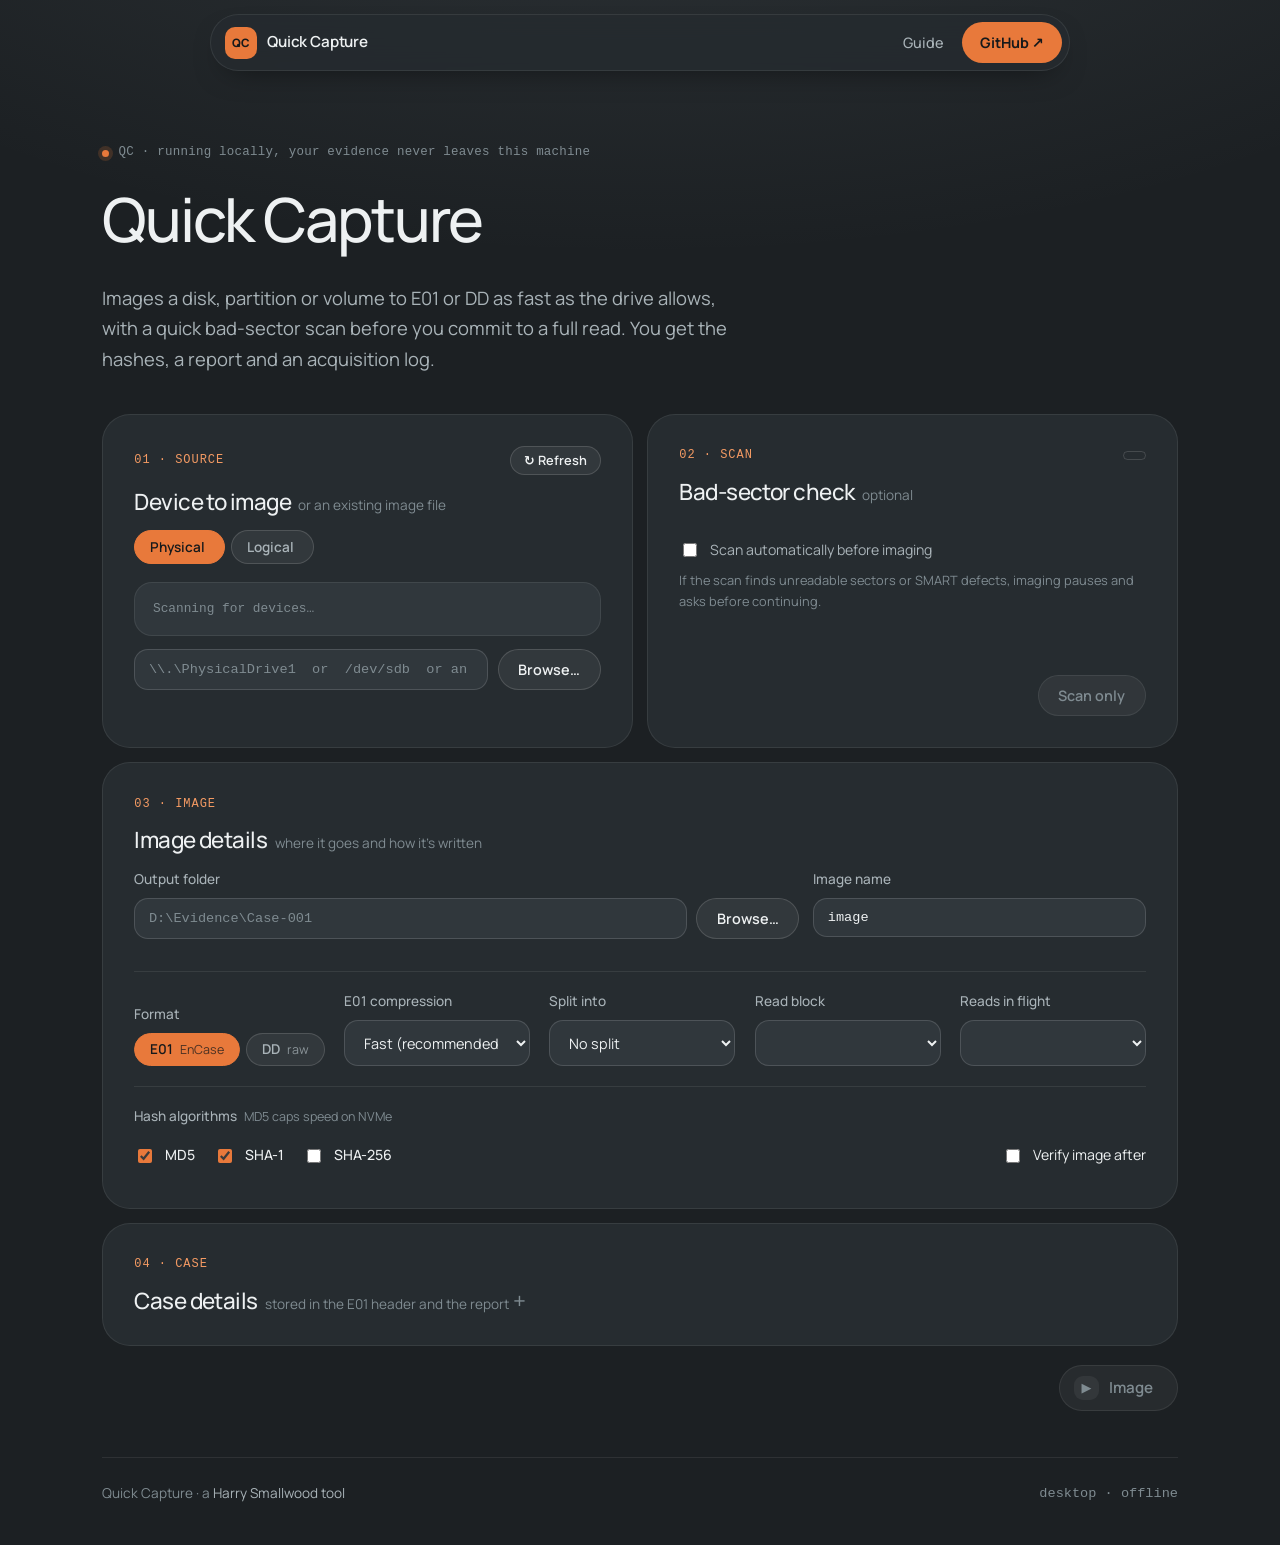
==== commit 3e897acb: "Update index.html" ====
--- a/frontend/index.html
+++ b/frontend/index.html
@@ -25,7 +25,7 @@
 
 <main class="wrap">
   <section class="hero">
-    <p class="hero-eyebrow">TOOL‑006 · running locally, your evidence never leaves this machine</p>
+    <p class="hero-eyebrow">QC · running locally, your evidence never leaves this machine</p>
     <h1>Quick Capture</h1>
     <p class="lede">Images a disk, partition or volume to E01 or DD as fast as the drive allows, with a quick bad-sector
       scan before you commit to a full read. You get the hashes, a report and an acquisition log.</p>
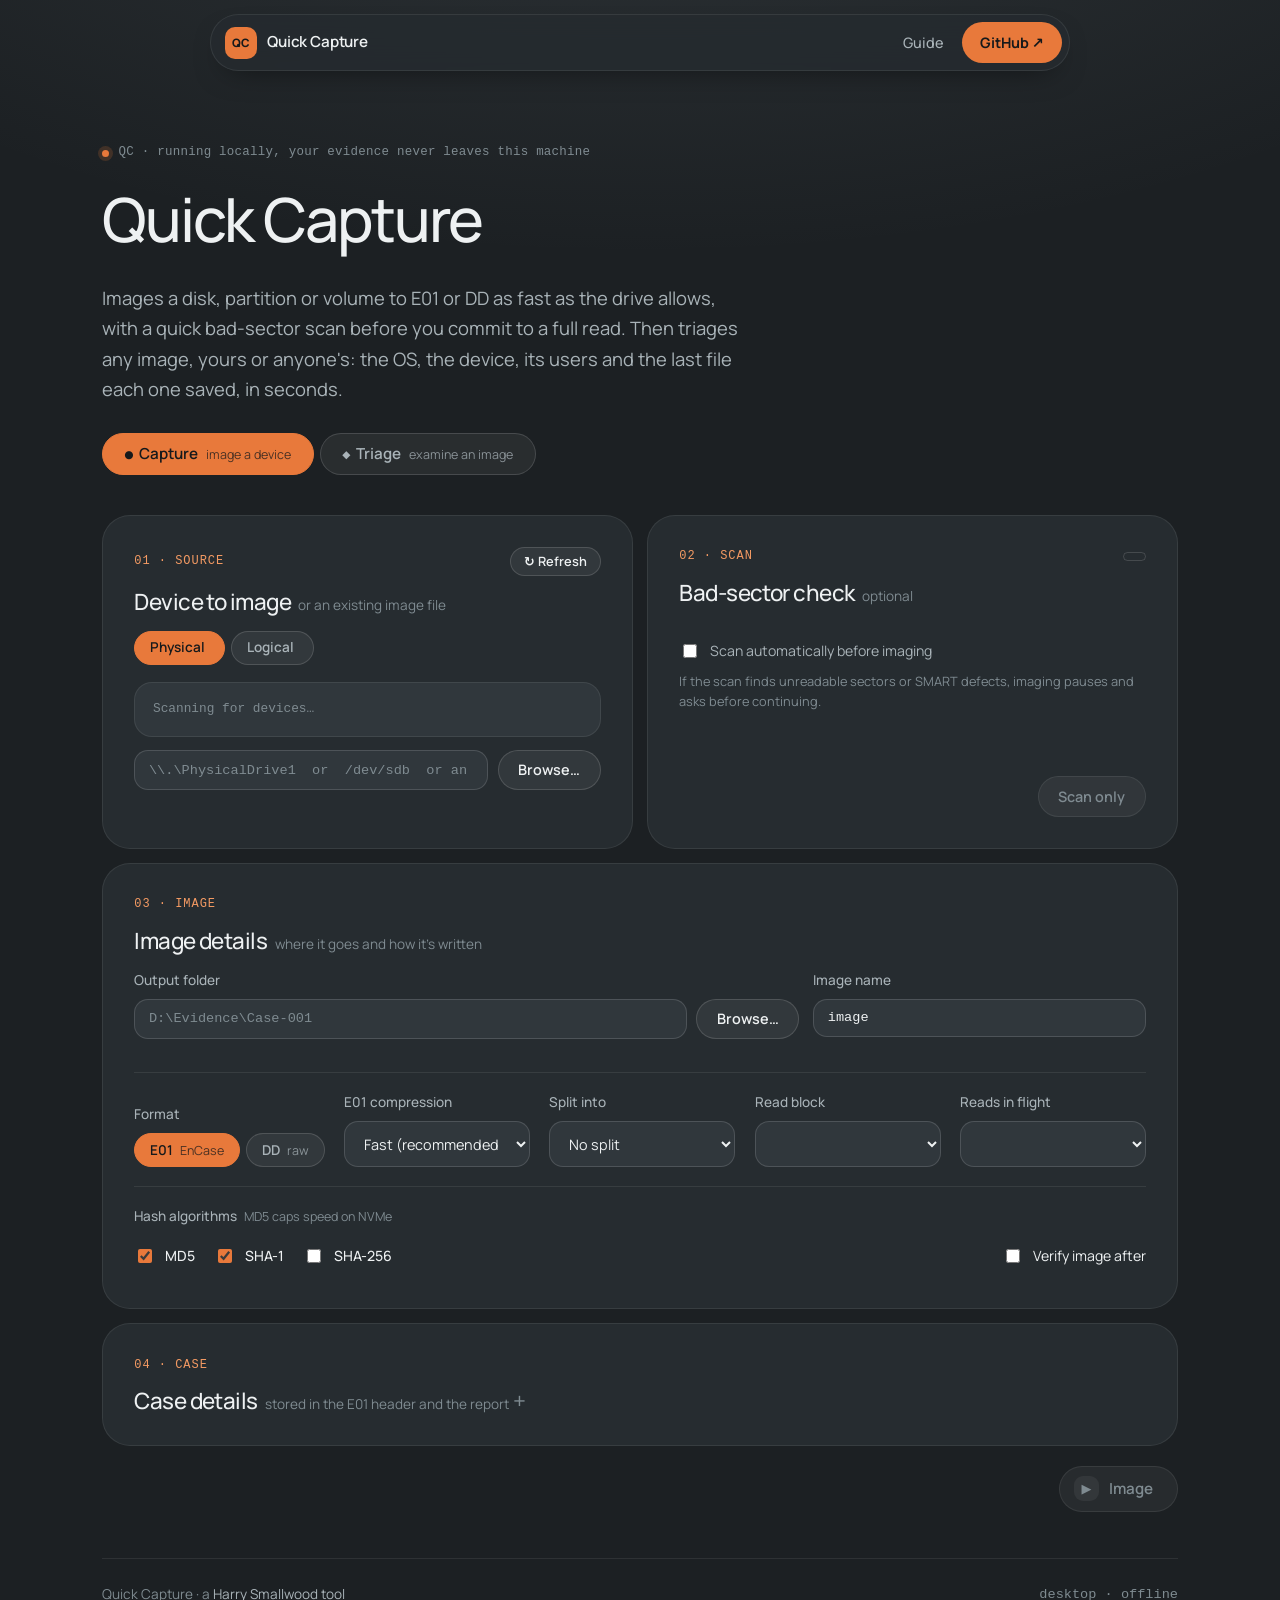
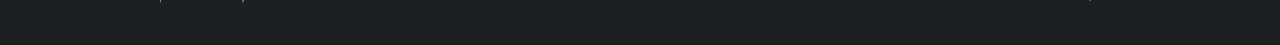
==== commit 7690a259: "Build triage into Quick Capture as a Triage tab Capture and Triage are now two tabs in one app. The " ====
--- a/frontend/index.html
+++ b/frontend/index.html
@@ -28,184 +28,264 @@
     <p class="hero-eyebrow">QC · running locally, your evidence never leaves this machine</p>
     <h1>Quick Capture</h1>
     <p class="lede">Images a disk, partition or volume to E01 or DD as fast as the drive allows, with a quick bad-sector
-      scan before you commit to a full read. You get the hashes, a report and an acquisition log.</p>
-  </section>
-
-  <div id="admin-banner" class="banner hidden"></div>
-
-  <section class="picker-row">
-    <div class="panel picker-card">
-      <div class="card-title-row">
-        <div class="panel-title">01 · Source</div>
-        <button id="refresh-devices" class="btn small-btn" type="button" title="Rescan devices">&#8635; Refresh</button>
-      </div>
-      <h2>Device to image <span class="hint">or an existing image file</span></h2>
-      <div class="tabs" id="device-filter" role="tablist">
-        <button type="button" role="tab" data-filter="physical" aria-selected="true">Physical <span class="count" data-count="physical"></span></button>
-        <button type="button" role="tab" data-filter="logical" aria-selected="false">Logical <span class="count" data-count="logical"></span></button>
-      </div>
-      <div id="device-list" class="device-list">
-        <p class="placeholder">Scanning for devices…</p>
-      </div>
-      <div class="path-input-row">
-        <input type="text" id="source-input" class="path-input" placeholder="\\.\PhysicalDrive1  or  /dev/sdb  or an image file" />
-        <button class="btn browse-btn" id="browse-source" type="button" data-browse="file">Browse…</button>
-      </div>
-      <div class="file-status" id="source-status"></div>
-    </div>
-
-    <div class="panel picker-card scan-card">
-      <div class="card-title-row">
-        <div class="panel-title">02 · Scan</div>
-        <span id="scan-summary" class="pill"></span>
-      </div>
-      <h2>Bad-sector check <span class="hint">optional</span></h2>
-      <div class="scan-options" id="scan-options"></div>
-      <label class="check scan-toggle"><input type="checkbox" id="scan-enabled" /><span>Scan automatically before imaging</span></label>
-      <p class="inline-note scan-note">If the scan finds unreadable sectors or SMART defects, imaging pauses and asks before continuing.</p>
-      <div class="scan-actions">
-        <button id="scan-btn" class="btn" type="button" disabled>Scan only</button>
-      </div>
+      scan before you commit to a full read. Then triages any image, yours or anyone's: the OS, the device, its users
+      and the last file each one saved, in seconds.</p>
+    <div class="tabs mode-tabs" id="mode-tabs" role="tablist">
+      <button type="button" role="tab" data-mode="capture" aria-selected="true"><span class="mode-icon" aria-hidden="true">●</span>Capture <span class="hint">image a device</span></button>
+      <button type="button" role="tab" data-mode="triage" aria-selected="false"><span class="mode-icon" aria-hidden="true">◆</span>Triage <span class="hint">examine an image</span></button>
     </div>
   </section>
 
-  <section class="panel details-card">
-    <div class="panel-title">03 · Image</div>
-    <h2>Image details <span class="hint">where it goes and how it's written</span></h2>
-    <div class="details-grid">
-      <div class="details-field">
-        <label class="field-label" for="output-input">Output folder</label>
+  <div id="capture-view" class="mode-view">
+
+    <div id="admin-banner" class="banner hidden"></div>
+
+    <section class="picker-row">
+      <div class="panel picker-card">
+        <div class="card-title-row">
+          <div class="panel-title">01 · Source</div>
+          <button id="refresh-devices" class="btn small-btn" type="button" title="Rescan devices">&#8635; Refresh</button>
+        </div>
+        <h2>Device to image <span class="hint">or an existing image file</span></h2>
+        <div class="tabs" id="device-filter" role="tablist">
+          <button type="button" role="tab" data-filter="physical" aria-selected="true">Physical <span class="count" data-count="physical"></span></button>
+          <button type="button" role="tab" data-filter="logical" aria-selected="false">Logical <span class="count" data-count="logical"></span></button>
+        </div>
+        <div id="device-list" class="device-list">
+          <p class="placeholder">Scanning for devices…</p>
+        </div>
         <div class="path-input-row">
-          <input type="text" id="output-input" class="path-input" placeholder="D:\Evidence\Case-001" />
-          <button class="btn browse-btn" id="browse-output" type="button" data-browse="folder">Browse…</button>
-        </div>
-        <div class="file-status" id="output-status"></div>
-      </div>
-      <div class="details-field">
-        <label class="field-label" for="name-input">Image name</label>
-        <input type="text" id="name-input" class="path-input full" placeholder="EV001" value="image" />
-      </div>
-    </div>
-    <div class="controls-row options-row">
-      <div class="model-select-label">
-        Format
-        <div class="tabs" id="format-toggle" role="tablist">
-          <button type="button" role="tab" data-format="e01" aria-selected="true">E01 <span class="hint">EnCase</span></button>
-          <button type="button" role="tab" data-format="dd" aria-selected="false">DD <span class="hint">raw</span></button>
-        </div>
-      </div>
-      <label class="model-select-label" id="compression-label">
-        E01 compression
-        <select id="compression-select">
-          <option value="fast">Fast (recommended)</option>
-          <option value="none">None (largest file)</option>
-          <option value="best">Best (slowest)</option>
-        </select>
-      </label>
-      <label class="model-select-label">
-        Split into
-        <select id="segment-select">
-          <option value="0">No split</option>
-          <option value="2048">2 GiB segments</option>
-          <option value="4000">4000 MiB (FAT32)</option>
-          <option value="1500">1500 MiB</option>
-          <option value="650">650 MiB</option>
-        </select>
-      </label>
-      <label class="model-select-label">
-        Read block
-        <select id="block-select"></select>
-      </label>
-      <label class="model-select-label" title="How many reads are kept queued at the drive. 2 suits most drives; try 4 or 8 for NVMe.">
-        Reads in flight
-        <select id="depth-select"></select>
-      </label>
-    </div>
-    <div class="controls-row options-row">
-      <div class="model-select-label" title="Hashes run in parallel, one core each. MD5 tops out around 600-900 MB/s, so on NVMe sources use SHA-1 or SHA-256 alone for more speed. E01 embeds MD5 (and SHA-1) only when MD5 is selected.">
-        <span>Hash algorithms <span class="hint-inline">MD5 caps speed on NVMe</span></span>
-        <div class="check-row" id="hash-checks">
-          <label class="check"><input type="checkbox" value="md5" checked /><span>MD5</span></label>
-          <label class="check"><input type="checkbox" value="sha1" checked /><span>SHA-1</span></label>
-          <label class="check"><input type="checkbox" value="sha256" /><span>SHA-256</span></label>
-        </div>
-      </div>
-      <label class="check verify-check"><input type="checkbox" id="verify-check" /><span>Verify image after</span></label>
-    </div>
-  </section>
-
-  <details class="panel case-details">
-    <summary>
-      <div class="panel-title">04 · Case</div>
-      <h2>Case details <span class="hint">stored in the E01 header and the report</span></h2>
-    </summary>
-    <div class="case-grid">
-      <label class="field-label">Case number<input type="text" class="path-input full" data-case="case_number" /></label>
-      <label class="field-label">Evidence number<input type="text" class="path-input full" data-case="evidence_number" /></label>
-      <label class="field-label">Examiner<input type="text" class="path-input full" data-case="examiner" /></label>
-      <label class="field-label">Description<input type="text" class="path-input full" data-case="description" /></label>
-      <label class="field-label wide">Notes<input type="text" class="path-input full" data-case="notes" /></label>
-    </div>
-  </details>
-
-  <section class="action-row">
-    <button id="cancel-btn" class="btn cancel-btn hidden" type="button">Cancel</button>
-    <button id="run-btn" class="btn btn-primary run-btn" type="button" disabled><span class="btn-icon" aria-hidden="true">▶</span>Image</button>
-  </section>
-
-  <section id="progress-section" class="panel progress-section hidden">
-    <div class="progress-head">
-      <span id="progress-stage" class="progress-stage">Starting…</span>
-      <span id="progress-speed" class="progress-speed"></span>
-    </div>
-    <div class="progress-bar-track">
-      <div id="progress-bar-fill" class="progress-bar-fill"></div>
-    </div>
-    <div class="progress-label" id="progress-label"></div>
-  </section>
-
-  <section id="alert-section" class="panel alert-section hidden">
-    <h2>&#9888; The scan found problems with this device</h2>
-    <p class="alert-lead">Imaging will not retry bad sectors: unreadable sectors are zero-filled and logged.
-      A failing drive can get worse with every read, so consider an error-tolerant tool (e.g. ddrescue) instead.</p>
-    <ul id="alert-findings" class="findings"></ul>
-    <div class="alert-actions">
-      <button id="abort-btn" class="btn cancel-btn" type="button">Abort</button>
-      <button id="proceed-btn" class="btn warn-btn" type="button"><span class="btn-icon" aria-hidden="true">▶</span>Image Anyway</button>
-    </div>
-  </section>
-
-  <section id="error-section" class="error-section hidden"></section>
-
-  <section id="triage-section" class="panel results-section hidden">
-    <div class="results-header">
-      <h2>Scan results</h2>
-      <span id="triage-verdict" class="verdict"></span>
-    </div>
-    <div class="score-cards" id="triage-cards"></div>
-    <ul id="triage-findings" class="findings"></ul>
-    <details class="raw-details" id="smart-details">
-      <summary>SMART attributes</summary>
-      <div id="smart-table" class="metadata-panel"></div>
+          <input type="text" id="source-input" class="path-input" placeholder="\\.\PhysicalDrive1  or  /dev/sdb  or an image file" />
+          <button class="btn browse-btn" id="browse-source" type="button" data-browse="file">Browse…</button>
+        </div>
+        <div class="file-status" id="source-status"></div>
+      </div>
+
+      <div class="panel picker-card scan-card">
+        <div class="card-title-row">
+          <div class="panel-title">02 · Scan</div>
+          <span id="scan-summary" class="pill"></span>
+        </div>
+        <h2>Bad-sector check <span class="hint">optional</span></h2>
+        <div class="scan-options" id="scan-options"></div>
+        <label class="check scan-toggle"><input type="checkbox" id="scan-enabled" /><span>Scan automatically before imaging</span></label>
+        <p class="inline-note scan-note">If the scan finds unreadable sectors or SMART defects, imaging pauses and asks before continuing.</p>
+        <div class="scan-actions">
+          <button id="scan-btn" class="btn" type="button" disabled>Scan only</button>
+        </div>
+      </div>
+    </section>
+
+    <section class="panel details-card">
+      <div class="panel-title">03 · Image</div>
+      <h2>Image details <span class="hint">where it goes and how it's written</span></h2>
+      <div class="details-grid">
+        <div class="details-field">
+          <label class="field-label" for="output-input">Output folder</label>
+          <div class="path-input-row">
+            <input type="text" id="output-input" class="path-input" placeholder="D:\Evidence\Case-001" />
+            <button class="btn browse-btn" id="browse-output" type="button" data-browse="folder">Browse…</button>
+          </div>
+          <div class="file-status" id="output-status"></div>
+        </div>
+        <div class="details-field">
+          <label class="field-label" for="name-input">Image name</label>
+          <input type="text" id="name-input" class="path-input full" placeholder="EV001" value="image" />
+        </div>
+      </div>
+      <div class="controls-row options-row">
+        <div class="model-select-label">
+          Format
+          <div class="tabs" id="format-toggle" role="tablist">
+            <button type="button" role="tab" data-format="e01" aria-selected="true">E01 <span class="hint">EnCase</span></button>
+            <button type="button" role="tab" data-format="dd" aria-selected="false">DD <span class="hint">raw</span></button>
+          </div>
+        </div>
+        <label class="model-select-label" id="compression-label">
+          E01 compression
+          <select id="compression-select">
+            <option value="fast">Fast (recommended)</option>
+            <option value="none">None (largest file)</option>
+            <option value="best">Best (slowest)</option>
+          </select>
+        </label>
+        <label class="model-select-label">
+          Split into
+          <select id="segment-select">
+            <option value="0">No split</option>
+            <option value="2048">2 GiB segments</option>
+            <option value="4000">4000 MiB (FAT32)</option>
+            <option value="1500">1500 MiB</option>
+            <option value="650">650 MiB</option>
+          </select>
+        </label>
+        <label class="model-select-label">
+          Read block
+          <select id="block-select"></select>
+        </label>
+        <label class="model-select-label" title="How many reads are kept queued at the drive. 2 suits most drives; try 4 or 8 for NVMe.">
+          Reads in flight
+          <select id="depth-select"></select>
+        </label>
+      </div>
+      <div class="controls-row options-row">
+        <div class="model-select-label" title="Hashes run in parallel, one core each. MD5 tops out around 600-900 MB/s, so on NVMe sources use SHA-1 or SHA-256 alone for more speed. E01 embeds MD5 (and SHA-1) only when MD5 is selected.">
+          <span>Hash algorithms <span class="hint-inline">MD5 caps speed on NVMe</span></span>
+          <div class="check-row" id="hash-checks">
+            <label class="check"><input type="checkbox" value="md5" checked /><span>MD5</span></label>
+            <label class="check"><input type="checkbox" value="sha1" checked /><span>SHA-1</span></label>
+            <label class="check"><input type="checkbox" value="sha256" /><span>SHA-256</span></label>
+          </div>
+        </div>
+        <label class="check verify-check"><input type="checkbox" id="verify-check" /><span>Verify image after</span></label>
+      </div>
+    </section>
+
+    <details class="panel case-details">
+      <summary>
+        <div class="panel-title">04 · Case</div>
+        <h2>Case details <span class="hint">stored in the E01 header and the report</span></h2>
+      </summary>
+      <div class="case-grid">
+        <label class="field-label">Case number<input type="text" class="path-input full" data-case="case_number" /></label>
+        <label class="field-label">Evidence number<input type="text" class="path-input full" data-case="evidence_number" /></label>
+        <label class="field-label">Examiner<input type="text" class="path-input full" data-case="examiner" /></label>
+        <label class="field-label">Description<input type="text" class="path-input full" data-case="description" /></label>
+        <label class="field-label wide">Notes<input type="text" class="path-input full" data-case="notes" /></label>
+      </div>
     </details>
-  </section>
-
-  <section id="results-section" class="panel results-section hidden">
-    <div class="results-header">
-      <h2>Acquisition complete</h2>
-      <div class="report-actions">
-        <button id="report-view-btn" class="btn btn-primary report-btn" type="button"><span class="btn-icon" aria-hidden="true">↗</span>View Report</button>
-        <button id="report-html-btn" class="btn report-btn" type="button">Save HTML</button>
-        <button id="report-json-btn" class="btn report-btn" type="button">Save JSON</button>
-      </div>
-    </div>
-    <div class="score-cards" id="result-cards"></div>
-    <div id="hash-table" class="metadata-panel"></div>
-    <details class="raw-details">
-      <summary>Output files</summary>
-      <pre id="output-files" class="report-text"></pre>
-    </details>
-  </section>
+
+    <section class="action-row">
+      <button id="cancel-btn" class="btn cancel-btn hidden" type="button">Cancel</button>
+      <button id="run-btn" class="btn btn-primary run-btn" type="button" disabled><span class="btn-icon" aria-hidden="true">▶</span>Image</button>
+    </section>
+
+    <section id="progress-section" class="panel progress-section hidden">
+      <div class="progress-head">
+        <span id="progress-stage" class="progress-stage">Starting…</span>
+        <span id="progress-speed" class="progress-speed"></span>
+      </div>
+      <div class="progress-bar-track">
+        <div id="progress-bar-fill" class="progress-bar-fill"></div>
+      </div>
+      <div class="progress-label" id="progress-label"></div>
+    </section>
+
+    <section id="alert-section" class="panel alert-section hidden">
+      <h2>&#9888; The scan found problems with this device</h2>
+      <p class="alert-lead">Imaging will not retry bad sectors: unreadable sectors are zero-filled and logged.
+        A failing drive can get worse with every read, so consider an error-tolerant tool (e.g. ddrescue) instead.</p>
+      <ul id="alert-findings" class="findings"></ul>
+      <div class="alert-actions">
+        <button id="abort-btn" class="btn cancel-btn" type="button">Abort</button>
+        <button id="proceed-btn" class="btn warn-btn" type="button"><span class="btn-icon" aria-hidden="true">▶</span>Image Anyway</button>
+      </div>
+    </section>
+
+    <section id="error-section" class="error-section hidden"></section>
+
+    <section id="scan-section" class="panel results-section hidden">
+      <div class="results-header">
+        <h2>Scan results</h2>
+        <span id="scan-verdict" class="verdict"></span>
+      </div>
+      <div class="score-cards" id="scan-cards"></div>
+      <ul id="scan-findings" class="findings"></ul>
+      <details class="raw-details" id="smart-details">
+        <summary>SMART attributes</summary>
+        <div id="smart-table" class="metadata-panel"></div>
+      </details>
+    </section>
+
+    <section id="results-section" class="panel results-section hidden">
+      <div class="results-header">
+        <h2>Acquisition complete</h2>
+        <div class="report-actions">
+          <button id="report-view-btn" class="btn btn-primary report-btn" type="button"><span class="btn-icon" aria-hidden="true">↗</span>View Report</button>
+          <button id="report-html-btn" class="btn report-btn" type="button">Save HTML</button>
+          <button id="report-json-btn" class="btn report-btn" type="button">Save JSON</button>
+        </div>
+      </div>
+      <div class="score-cards" id="result-cards"></div>
+      <div id="hash-table" class="metadata-panel"></div>
+      <details class="raw-details">
+        <summary>Output files</summary>
+        <pre id="output-files" class="report-text"></pre>
+      </details>
+      <div class="handoff">
+        <span class="inline-note">Next: see what's on it.</span>
+        <button id="triage-handoff-btn" class="btn" type="button"><span class="btn-icon" aria-hidden="true">◆</span>Triage this image</button>
+      </div>
+    </section>
+  </div>
+
+  <div id="triage-view" class="mode-view hidden">
+    <section class="panel picker-card">
+      <div class="card-title-row">
+        <div class="panel-title">01 · Image</div>
+        <span id="tr-image-pill" class="pill">no image</span>
+      </div>
+      <h2>Evidence image <span class="hint">captured with Quick Capture or anything else: E01 (any segment set) or raw dd / .001</span></h2>
+      <div class="path-input-row">
+        <input type="text" id="tr-image-input" class="path-input" placeholder="D:\Evidence\Case-001\EV001.E01" />
+        <button class="btn browse-btn" id="tr-browse-image" type="button">Browse…</button>
+      </div>
+      <div class="file-status" id="tr-image-status"></div>
+      <div id="tr-image-meta" class="image-meta hidden"></div>
+    </section>
+
+    <section class="action-row">
+      <button id="tr-cancel-btn" class="btn cancel-btn hidden" type="button">Cancel</button>
+      <button id="tr-run-btn" class="btn btn-primary run-btn" type="button" disabled><span class="btn-icon" aria-hidden="true">▶</span>Triage</button>
+    </section>
+
+    <section id="tr-progress-section" class="panel progress-section hidden">
+      <div class="progress-head">
+        <span id="tr-progress-stage" class="progress-stage">Starting…</span>
+        <span id="tr-progress-time" class="progress-speed"></span>
+      </div>
+      <div class="progress-bar-track">
+        <div id="tr-progress-bar-fill" class="progress-bar-fill"></div>
+      </div>
+      <div class="progress-label" id="tr-progress-label"></div>
+    </section>
+
+    <section id="tr-error-section" class="error-section hidden"></section>
+
+    <section id="tr-results-section" class="results-section hidden">
+      <div class="panel">
+        <div class="results-header">
+          <h2>Triage results <span id="tr-results-time" class="hint"></span></h2>
+          <div class="report-actions">
+            <button id="tr-report-view-btn" class="btn btn-primary report-btn" type="button"><span class="btn-icon" aria-hidden="true">↗</span>View Report</button>
+            <button id="tr-report-html-btn" class="btn report-btn" type="button">Save HTML</button>
+            <button id="tr-report-json-btn" class="btn report-btn" type="button">Save JSON</button>
+          </div>
+        </div>
+        <div class="tabs hidden" id="tr-system-tabs" role="tablist"></div>
+        <div class="score-cards" id="tr-summary-cards"></div>
+        <div id="tr-saved-files" class="file-status"></div>
+      </div>
+
+      <div id="tr-system-view"></div>
+
+      <section class="panel" id="tr-findings-panel">
+        <div class="panel-title">05 · Findings</div>
+        <h2>Worth knowing <span class="hint">encryption, damage, what wasn't examined</span></h2>
+        <ul id="tr-findings" class="findings"></ul>
+      </section>
+
+      <section class="panel">
+        <div class="panel-title">06 · Image</div>
+        <h2>Evidence and partitions <span class="hint">from the image's own metadata</span></h2>
+        <div class="two-col">
+          <div id="tr-evidence-table" class="metadata-panel"></div>
+          <div id="tr-header-table" class="metadata-panel"></div>
+        </div>
+        <div id="tr-volume-table" class="metadata-panel volume-panel"></div>
+      </section>
+    </section>
+  </div>
 </main>
 
 <footer class="site-footer">
@@ -216,5 +296,6 @@
 </footer>
 
 <script src="app.js"></script>
+<script src="triage.js"></script>
 </body>
 </html>
--- a/frontend/styles.css
+++ b/frontend/styles.css
@@ -1042,3 +1042,77 @@
   .case-grid { grid-template-columns: 1fr; }
   .details-grid .details-field + .details-field { margin-top: 1rem; }
 }
+
+/* ---------- Capture / Triage mode tabs ---------- */
+.mode-tabs { margin: 1.8rem 0 0; }
+.mode-tabs button { font-size: 0.95rem; padding: 0.7em 1.4em; }
+.mode-tabs .hint { font-weight: 400; font-size: 0.78rem; margin-left: 0.4em; opacity: 0.75; }
+.mode-icon { font-size: 0.7em; margin-right: 0.55em; vertical-align: 0.1em; }
+.handoff { display: flex; justify-content: flex-end; align-items: center; gap: 0.8rem; margin-top: 1.2rem; }
+
+/* =========================================================
+   Triage tab
+   ========================================================= */
+.image-meta { display: flex; gap: 0.4rem; flex-wrap: wrap; margin-top: 0.8rem; }
+#triage-view .progress-stage { text-transform: none; }
+#triage-view .progress-stage::first-letter { text-transform: uppercase; }
+.results-header h2 .hint { font-family: var(--font-mono); font-size: 0.75rem; color: var(--text-faint); font-weight: 400; margin-left: 0.4rem; }
+.score-card .metric-value.text {
+  font-size: clamp(1.2rem, 1rem + 0.6vw, 1.5rem);
+  line-height: 1.2;
+  letter-spacing: -0.02em;
+  white-space: normal;
+  overflow-wrap: anywhere;
+}
+.score-card .metric-sub { overflow-wrap: anywhere; }
+#tr-saved-files { margin-top: 0; }
+
+.two-col { display: grid; grid-template-columns: 1fr 1fr; gap: 14px; }
+.two-col .metadata-panel { max-height: none; }
+.volume-panel { margin-top: 14px; max-height: none; }
+
+.grid-table th {
+  text-align: left;
+  font-family: var(--font-mono);
+  font-size: 0.7rem;
+  font-weight: 400;
+  text-transform: uppercase;
+  letter-spacing: 0.06em;
+  color: var(--text-faint);
+  padding: 0 0.8em 0.5em 0;
+  border-bottom: 1px solid var(--border-strong);
+}
+.grid-table td,
+.grid-table td:first-child {
+  width: auto;
+  color: var(--text);
+  font-family: var(--font-body);
+  font-size: 0.85rem;
+  white-space: normal;
+  padding-right: 0.8em;
+}
+.grid-table td.mono { font-family: var(--font-mono); font-size: 0.78rem; }
+.grid-table .nowrap { white-space: nowrap; }
+.users-table td:first-child { min-width: 11rem; }
+.path { overflow-wrap: anywhere; word-break: break-all; }
+
+.latest-file {
+  background: rgba(232, 121, 59, 0.08);
+  border: 1px solid rgba(232, 121, 59, 0.35);
+  border-left: 3px solid var(--accent);
+  border-radius: var(--radius-md);
+  padding: 1.1rem 1.3rem;
+}
+.latest-file .metric-name {
+  font-family: var(--font-mono);
+  font-size: 0.72rem;
+  text-transform: uppercase;
+  letter-spacing: 0.08em;
+  color: var(--accent-2);
+  margin-bottom: 0.5rem;
+}
+.latest-path { font-size: 1.05rem; color: var(--text); overflow-wrap: anywhere; word-break: break-all; }
+
+@media (max-width: 760px) {
+  .two-col { grid-template-columns: 1fr; }
+}
